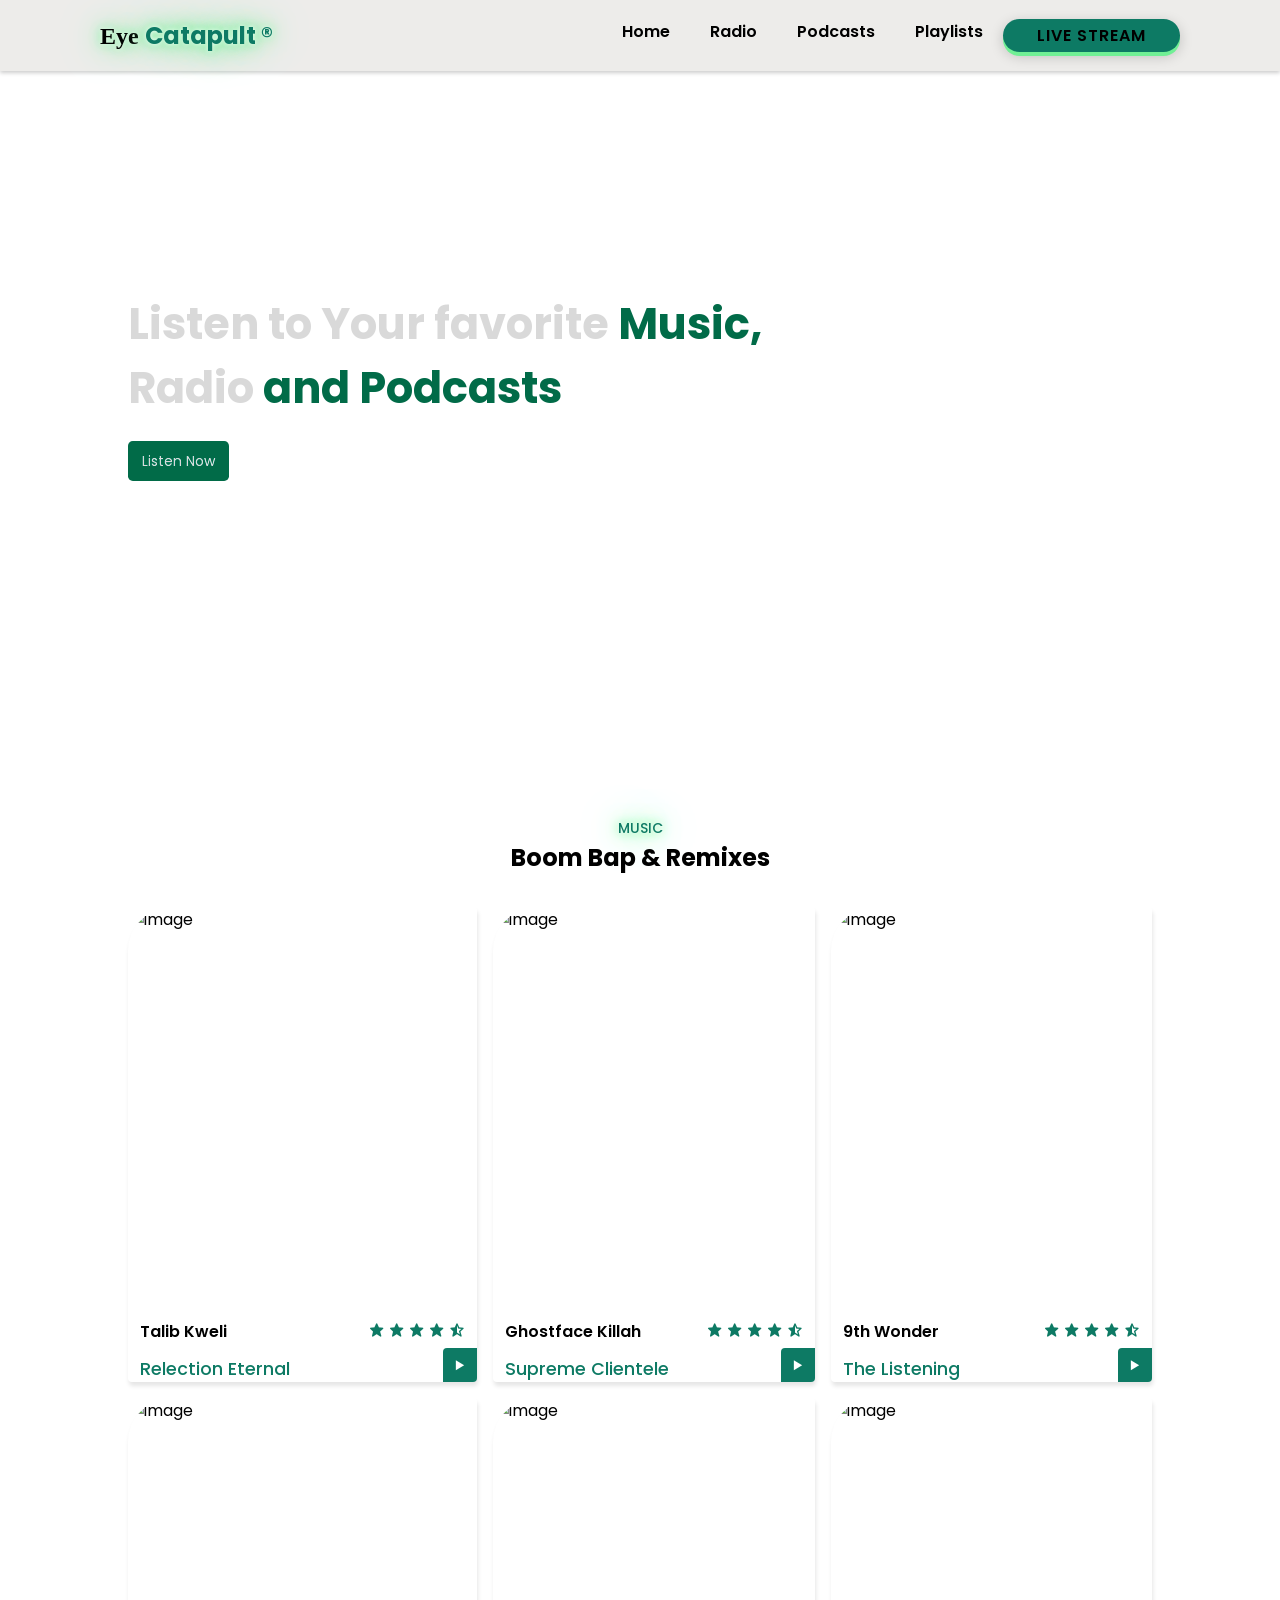
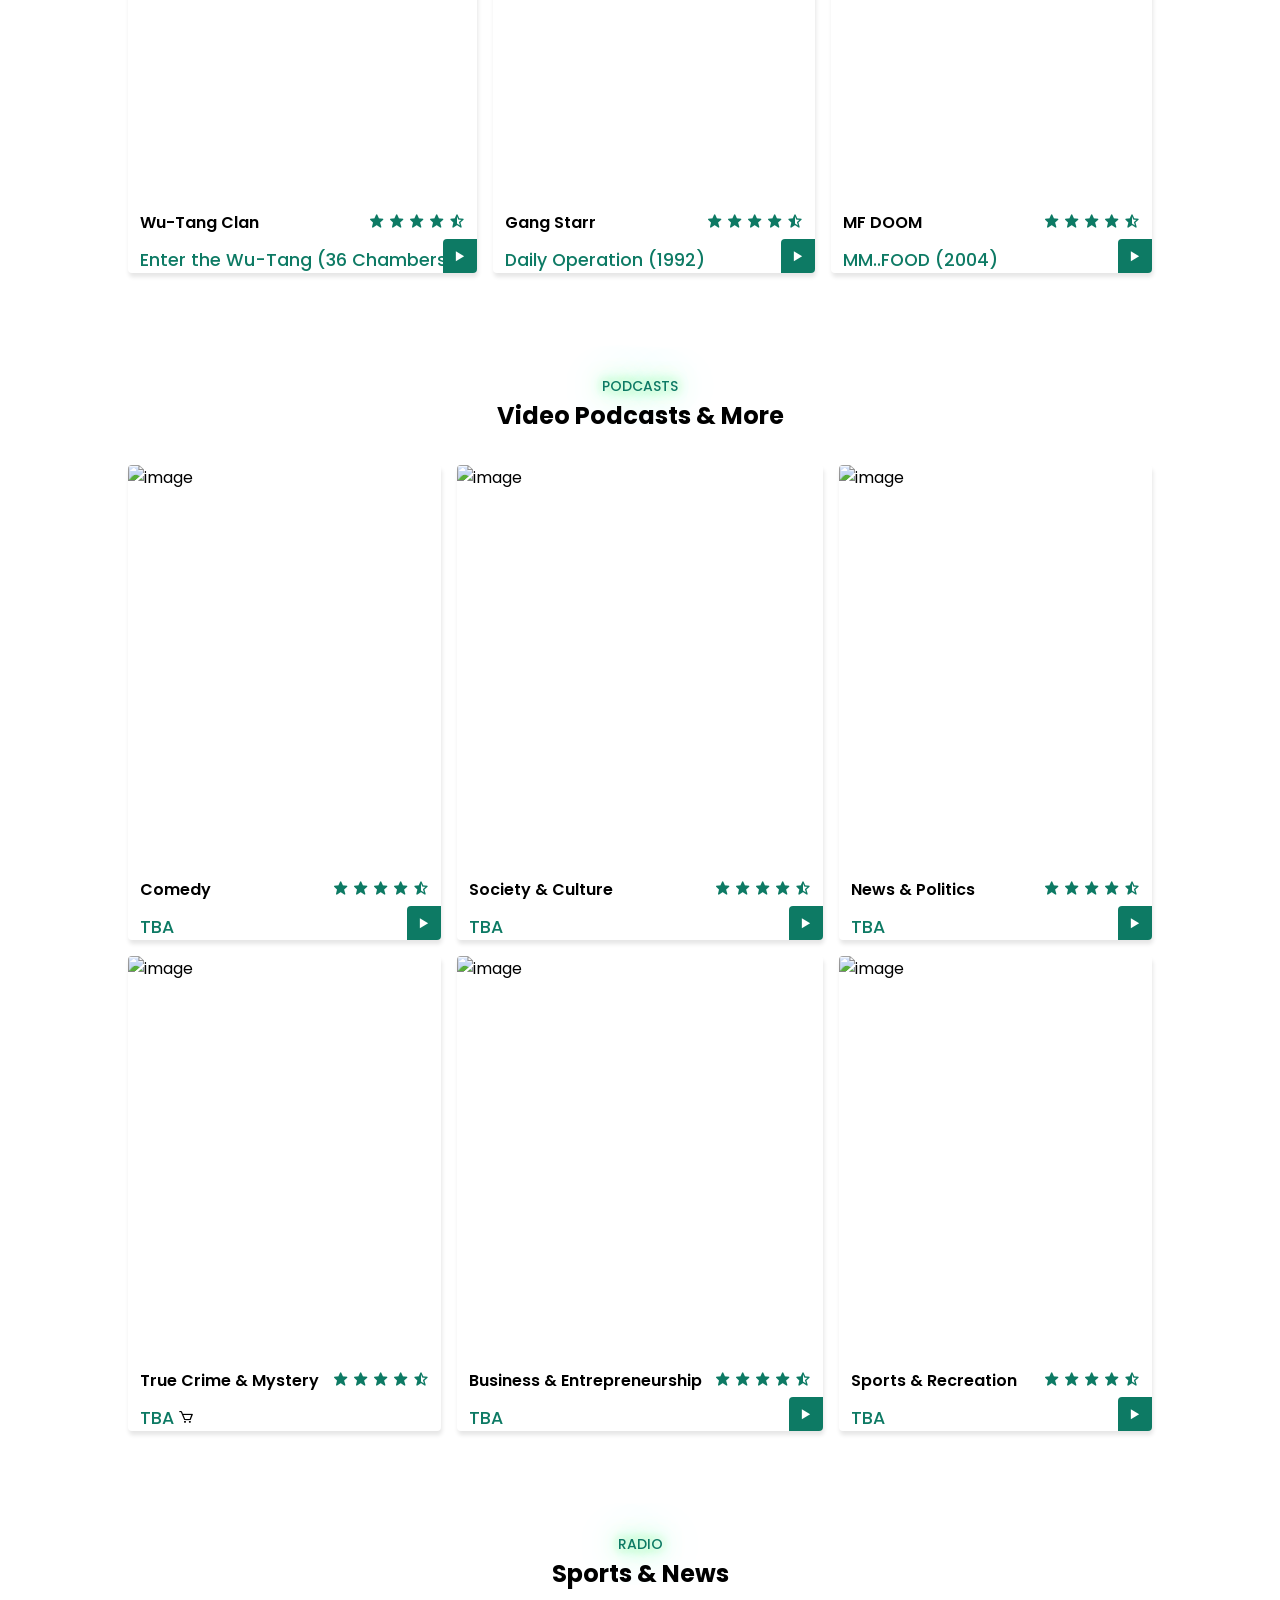
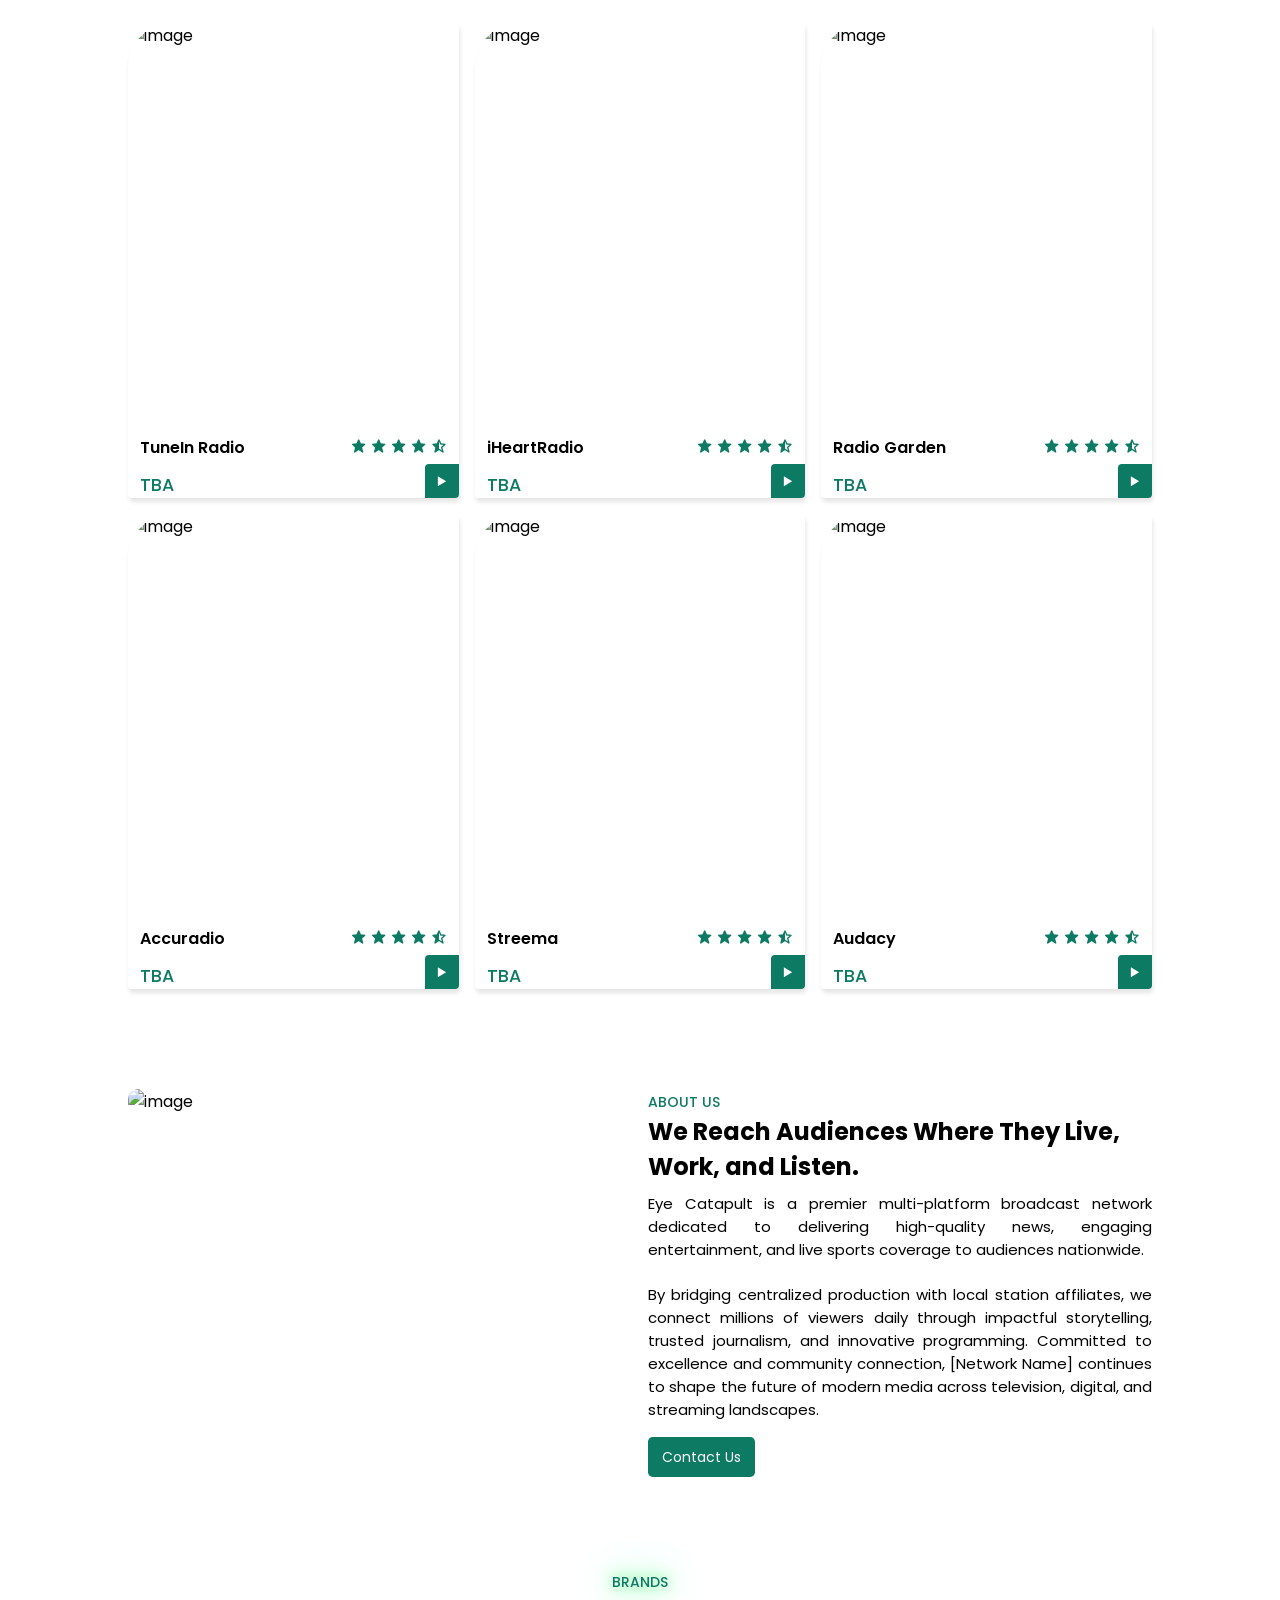
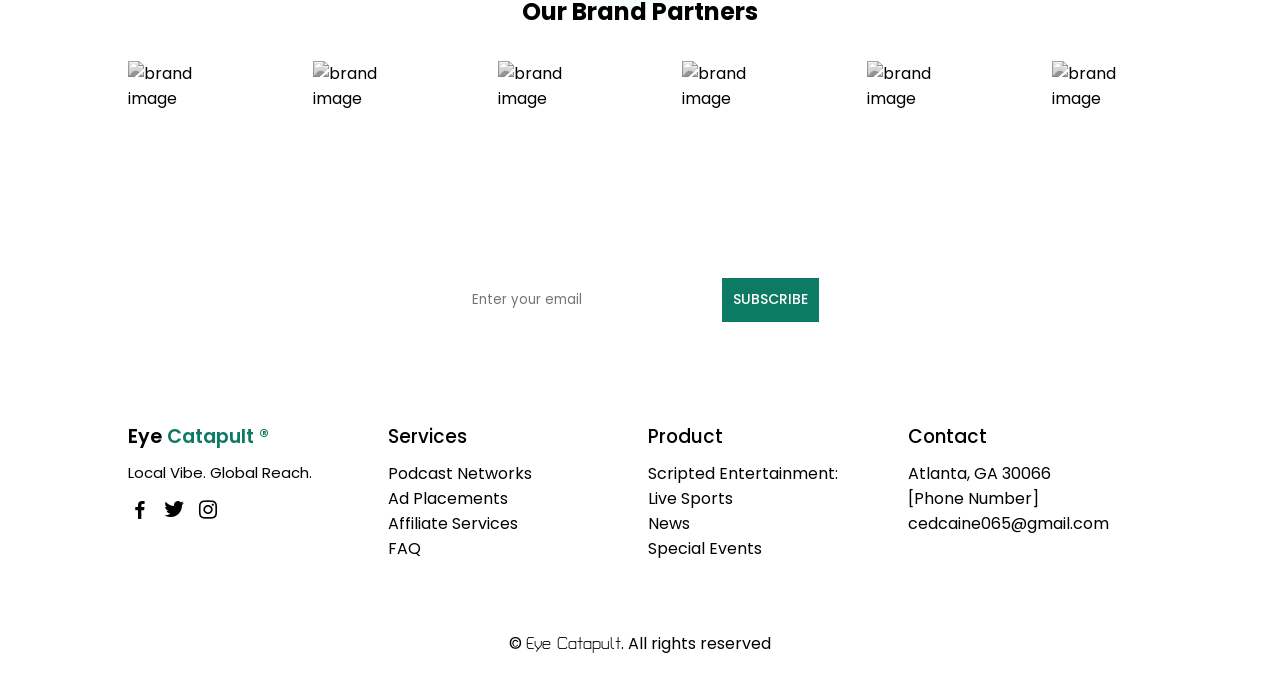
==== index.html @ 2b7abd93 "Add files via upload" ====
<!doctype html>
<html lang="en">
    <head>
        <meta charset="UTF-8" />
        <meta name="viewport" content="width=device-width, initial-scale=1.0" />
        <title>Eye Catapult &reg; | Radio Company</title>
        <link rel="stylesheet" href="eyecatapult-styles.css" />
        <link href="https://unpkg.com/boxicons@2.1.4/css/boxicons.min.css" rel="stylesheet" />
    </head>
    <body>
        <header>
            <a href="#" class="logo"
                >Eye
                <span>Catapult &reg;</span>
            </a>
            <i class="bx bx-menu" id="menu-icon"></i>

            <ul class="navbar">
                <li><a href="index.html">Home</a></li>
                <li><a href="radio.html">Radio</a></li>
                <li><a href="podcasts.html">Podcasts</a></li>
                <li><a href="playlists.html">Playlists</a></li>

                <li class="live-stream-button">
                    <a href="#contact">Live Stream</a>
                </li>
            </ul>
        </header>

        <section class="home" id="home">
            <div class="home-text">
                <h1>
                    Listen to Your favorite<span> Music,</span> <br />
                    Radio <span>and Podcasts</span>
                </h1>
                <p></p>
                <a href="#shop" class="btn">Listen Now</a>
            </div>
        </section>

        <section class="shop" id="shop">
            <div class="heading">
                <a href="new_arrival.html"><span>Music</span></a>
                <h2>Boom Bap &amp; Remixes</h2>
            </div>

            <div class="shop-container">
                <div class="box">
                    <div class="box-img">
                        <img src="img/reflection-eternal-2.jpg" alt="image" />
                    </div>

                    <div class="title-price">
                        <h3>Talib Kweli</h3>
                        <div class="stars">
                            <i class="bx bxs-star"></i>
                            <i class="bx bxs-star"></i>
                            <i class="bx bxs-star"></i>
                            <i class="bx bxs-star"></i>
                            <i class="bx bxs-star-half"></i>
                        </div>
                    </div>
                    <span>Relection Eternal</span>
                    
                    <a href="https://youtube.com/playlist?list=PLRxhHyAR5nyUyoVvzi-OciuaBivQbn88q&si=lNqK8s92rjjroK2F"> 
                        <i class="bx bx-play"></i>
                    </a>
                    
                </div>

                <div class="box">
                    <div class="box-img">
                        <img src="img/ghost%20face-killa.jpeg" alt="image" />
                    </div>

                    <div class="title-price">
                        <h3>Ghostface Killah</h3>
                        <div class="stars">
                            <i class="bx bxs-star"></i>
                            <i class="bx bxs-star"></i>
                            <i class="bx bxs-star"></i>
                            <i class="bx bxs-star"></i>
                            <i class="bx bxs-star-half"></i>
                        </div>
                    </div>
                    <span>Supreme Clientele</span>
                    
                    <a href="https://www.youtube.com/watch?v=QZfdJx8Z1yw&list=PLNPGM2D7aODfMy107OTJ7xm8QrrdtYftR">
                        <i class="bx bx-play"></i>
                    </a>
                    
                </div>

                <div class="box">
                    <div class="box-img">
                        <img src="img/Little_Brother_-_The_Listening.jpg" alt="image" />
                    </div>

                    <div class="title-price">
                        <h3>9th Wonder</h3>
                        <div class="stars">
                            <i class="bx bxs-star"></i>
                            <i class="bx bxs-star"></i>
                            <i class="bx bxs-star"></i>
                            <i class="bx bxs-star"></i>
                            <i class="bx bxs-star-half"></i>
                        </div>
                    </div>
                    <span>The Listening</span>
                    <i class="bx bx-play"></i>
                </div>

                <div class="box">
                    <div class="box-img">
                        <img src="img/Wu-TangClanEntertheWu-Tangalbumcover.jpg" alt="image" />
                    </div>

                    <div class="title-price">
                        <h3>Wu-Tang Clan</h3>
                        <div class="stars">
                            <i class="bx bxs-star"></i>
                            <i class="bx bxs-star"></i>
                            <i class="bx bxs-star"></i>
                            <i class="bx bxs-star"></i>
                            <i class="bx bxs-star-half"></i>
                        </div>
                    </div>
                    <span>Enter the Wu-Tang (36 Chambers)</span>
                    <i class="bx bx-play"></i>
                </div>

                <div class="box">
                    <div class="box-img">
                        <img src="img/06661e5984334eec80f78583b9be440a-927x924x11.jpg" alt="image" />
                    </div>

                    <div class="title-price">
                        <h3>Gang Starr</h3>
                        <div class="stars">
                            <i class="bx bxs-star"></i>
                            <i class="bx bxs-star"></i>
                            <i class="bx bxs-star"></i>
                            <i class="bx bxs-star"></i>
                            <i class="bx bxs-star-half"></i>
                        </div>
                    </div>
                    <span>Daily Operation (1992)</span>
                    <i class="bx bx-play"></i>
                </div>

                <div class="box">
                    <div class="box-img">
                        <img src="img/mm-food.jpeg" alt="image" />
                    </div>

                    <div class="title-price">
                        <h3>MF DOOM</h3>
                        <div class="stars">
                            <i class="bx bxs-star"></i>
                            <i class="bx bxs-star"></i>
                            <i class="bx bxs-star"></i>
                            <i class="bx bxs-star"></i>
                            <i class="bx bxs-star-half"></i>
                        </div>
                    </div>
                    <span>MM..FOOD (2004)</span>
                    <i class="bx bx-play"></i>
                </div>
            </div>
        </section>

        <section class="new" id="new">
            <div class="heading">
                <span>Podcasts</span>
                <h2>Video Podcasts &amp; More</h2>
            </div>

            <div class="new-container">
                <div class="box">
                    <div class="box-img">
                        <img
                            src="img/female-entrepreneur-japanese-ethnicity-recording-podcast-from-her-home-studio.jpg"
                            alt="image" />
                    </div>

                    <div class="title-price">
                        <h3>Comedy</h3>
                        <div class="stars">
                            <i class="bx bxs-star"></i>
                            <i class="bx bxs-star"></i>
                            <i class="bx bxs-star"></i>
                            <i class="bx bxs-star"></i>
                            <i class="bx bxs-star-half"></i>
                        </div>
                    </div>
                    <span>TBA</span>
                    <i class="bx bx-play"></i>
                </div>

                <div class="box">
                    <div class="box-img">
                        <img
                            src="img/pngtree-breaking-news-template-for-tv-or-podcast-exploring-the-intersection-of-picture-image_4787417.jpg"
                            alt="image" />
                    </div>

                    <div class="title-price">
                        <h3>Society & Culture</h3>
                        <div class="stars">
                            <i class="bx bxs-star"></i>
                            <i class="bx bxs-star"></i>
                            <i class="bx bxs-star"></i>
                            <i class="bx bxs-star"></i>
                            <i class="bx bxs-star-half"></i>
                        </div>
                    </div>
                    <span>TBA</span>
                    <i class="bx bx-play"></i>
                </div>

                <div class="box">
                    <div class="box-img">
                        <img src="img/news-concept-political-news-on-digital-background-DHB7Y3.jpg" alt="image" />
                    </div>

                    <div class="title-price">
                        <h3>News & Politics</h3>
                        <div class="stars">
                            <i class="bx bxs-star"></i>
                            <i class="bx bxs-star"></i>
                            <i class="bx bxs-star"></i>
                            <i class="bx bxs-star"></i>
                            <i class="bx bxs-star-half"></i>
                        </div>
                    </div>
                    <span>TBA</span>
                    <i class="bx bx-play"></i>
                </div>

                <div class="box">
                    <div class="box-img">
                        <img src="img/true-crime-podcast-260nw-2528774153.jpg" alt="image" />
                    </div>

                    <div class="title-price">
                        <h3>True Crime & Mystery</h3>
                        <div class="stars">
                            <i class="bx bxs-star"></i>
                            <i class="bx bxs-star"></i>
                            <i class="bx bxs-star"></i>
                            <i class="bx bxs-star"></i>
                            <i class="bx bxs-star-half"></i>
                        </div>
                    </div>
                    <span>TBA</span>
                    <i class="bx bx-cart"></i>
                </div>
                <div class="box">
                    <div class="box-img">
                        <img src="img/wf_blog-thumbnail_BestEntrepreneurPodcasts_blue.jpg" alt="image" />
                    </div>

                    <div class="title-price">
                        <h3>Business & Entrepreneurship</h3>
                        <div class="stars">
                            <i class="bx bxs-star"></i>
                            <i class="bx bxs-star"></i>
                            <i class="bx bxs-star"></i>
                            <i class="bx bxs-star"></i>
                            <i class="bx bxs-star-half"></i>
                        </div>
                    </div>
                    <span>TBA</span>
                    <i class="bx bx-play"></i>
                </div>
                <div class="box">
                    <div class="box-img">
                        <img src="img/360_F_602781775_JcNTBHoQf3Hy3QGYTh6cGyoECfU8vfo0.jpg" alt="image" />
                    </div>

                    <div class="title-price">
                        <h3>Sports & Recreation</h3>
                        <div class="stars">
                            <i class="bx bxs-star"></i>
                            <i class="bx bxs-star"></i>
                            <i class="bx bxs-star"></i>
                            <i class="bx bxs-star"></i>
                            <i class="bx bxs-star-half"></i>
                        </div>
                    </div>
                    <span>TBA</span>
                    <i class="bx bx-play"></i>
                </div>
            </div>
        </section>

        <section class="shop" id="shop">
            <div class="heading">
                <a href="deals.html"><span>Radio</span></a>
                <h2>Sports &amp; News</h2>
            </div>

            <div class="shop-container">
                <div class="box">
                    <div class="box-img">
                        <img src="img/TuneIn-Radio-Logo.png" alt="image" />
                    </div>

                    <div class="title-price">
                        <h3>TuneIn Radio</h3>
                        <div class="stars">
                            <i class="bx bxs-star"></i>
                            <i class="bx bxs-star"></i>
                            <i class="bx bxs-star"></i>
                            <i class="bx bxs-star"></i>
                            <i class="bx bxs-star-half"></i>
                        </div>
                    </div>
                    <span>TBA</span>
                    
                    <a href="https://tunein.com/" target="_self">
                        
                        <i class="bx bx-play" ></i>
                        
                    </a>   
                    
                </div>

                <div class="box">
                    <div class="box-img">
                        <img src="img/iheart-radio.png" alt="image" />
                    </div>

                    <div class="title-price">
                        <h3>iHeartRadio</h3>
                        <div class="stars">
                            <i class="bx bxs-star"></i>
                            <i class="bx bxs-star"></i>
                            <i class="bx bxs-star"></i>
                            <i class="bx bxs-star"></i>
                            <i class="bx bxs-star-half"></i>
                        </div>
                    </div>
                    <span>TBA</span>
                    
                    <a href="https://www.iheart.com/radio" target="_self">
                        
                        <i class="bx bx-play"></i>
                        
                    </a>
                    
                </div>

                <div class="box">
                    <div class="box-img">
                        <img src="img/garden-radio.jpeg" alt="image" />
                    </div>

                    <div class="title-price">
                        <h3>Radio Garden</h3>
                        <div class="stars">
                            <i class="bx bxs-star"></i>
                            <i class="bx bxs-star"></i>
                            <i class="bx bxs-star"></i>
                            <i class="bx bxs-star"></i>
                            <i class="bx bxs-star-half"></i>
                        </div>
                    </div>
                    <span>TBA</span>
                    
                    <a href="https://radio.garden" target="_self">
                        <i class="bx bx-play"></i>
                    </a>
                    
                </div>

                <div class="box">
                    <div class="box-img">
                        <img src="img/AccuRadio-scaled.jpg" alt="image" />
                    </div>

                    <div class="title-price">
                        <h3>Accuradio</h3>
                        <div class="stars">
                            <i class="bx bxs-star"></i>
                            <i class="bx bxs-star"></i>
                            <i class="bx bxs-star"></i>
                            <i class="bx bxs-star"></i>
                            <i class="bx bxs-star-half"></i>
                        </div>
                    </div>
                    <span>TBA</span>
                    
                    <a href="https://www.accuradio.com/" target="_self">
                    
                    <i class="bx bx-play"></i>
                    
                    </a>
                </div>

                <div class="box">
                    <div class="box-img">
                        <img src="img/how-to-add-your-radio-station-to-streema.png" alt="image" />
                    </div>

                    <div class="title-price">
                        <h3>Streema </h3>
                        <div class="stars">
                            <i class="bx bxs-star"></i>
                            <i class="bx bxs-star"></i>
                            <i class="bx bxs-star"></i>
                            <i class="bx bxs-star"></i>
                            <i class="bx bxs-star-half"></i>
                        </div>
                    </div>
                    <span>TBA</span>
                    
                    <a href="https://streema.com/" target="_self">
                    
                    <i class="bx bx-play"></i>
                        
                    </a>
                    
                </div>

                <div class="box">
                    <div class="box-img">
                        <img src="img/1727726724571.png" alt="image" />
                    </div>

                    <div class="title-price">
                        <h3>Audacy</h3>
                        <div class="stars">
                            <i class="bx bxs-star"></i>
                            <i class="bx bxs-star"></i>
                            <i class="bx bxs-star"></i>
                            <i class="bx bxs-star"></i>
                            <i class="bx bxs-star-half"></i>
                        </div>
                    </div>
                    
                    <a href="https://www.audacy.com/"> 
                    <span>TBA</span>
                        
                    </a>
                    
                    <i class="bx bx-play"></i>
                </div>
            </div>
        </section>

        <section class="about" id="about">
            <div class="about-img">
                <img src="img/austin-distel-VCFxt2yT1eQ-unsplash.jpg" alt="image" />
            </div>

            <div class="about-text">
                <span>About us</span>
                <h2>We Reach Audiences Where They Live, Work, and Listen.</h2>
                <p>
                    Eye Catapult is a premier multi-platform broadcast network dedicated to delivering high-quality news, engaging entertainment, and live sports coverage to audiences nationwide. 
                <p>
                    By bridging centralized production with local station affiliates, we connect millions of viewers daily through impactful storytelling, trusted journalism, and innovative programming. Committed to excellence and community connection, [Network Name] continues to shape the future of modern media across television, digital, and streaming landscapes.
                
                </p>
                <a href="#shop" class="btn">Contact Us</a>
            </div>
        </section>

        <section class="brands" id="brands">
            <div class="heading">
                <span>Brands</span>
                <h2>Our Brand Partners</h2>
            </div>

            <div class="brands-container">
                <img src="https://i.postimg.cc/JzPtZTpF/Google.png" alt="brand image" />
                <img src="https://i.postimg.cc/sxYgXKBw/amazon.png" alt="brand image" />
                <img src="https://i.postimg.cc/GhRpN0NN/netflix.png" alt="brand image" />
                <img src="https://i.postimg.cc/jSgdLD50/tesla.png" alt="brand image" />
                <img src="https://i.postimg.cc/hGX4xKzJ/starbucks.png" alt="brand image" />
                <img src="https://i.postimg.cc/G3FLv72j/zoom.png" alt="brand image" />
            </div>
        </section>

        <section class="newsletter" id="contact">
            <h2>Subscribe to Newsletter</h2>
            <div class="news-box">
                <input type="text" placeholder="Enter your email" />
                <a href="#" class="btn">Subscribe</a>
            </div>
        </section>

        <section class="footer" id="footer">
            <div class="footer-box">
                <h2>Eye <span>Catapult &reg;</span></h2>
                <p>Local Vibe. Global Reach.</p>
                <div class="social">
                    <a href="#"><i class="bx bxl-facebook"></i></a>
                    <a href="#"><i class="bx bxl-twitter"></i></a>
                    <a href="#"><i class="bx bxl-instagram"></i></a>
                </div>
            </div>

            <div class="footer-box">
                <h3>Services</h3>
                <li><a href="#">Podcast Networks</a></li>
                <li><a href="#">Ad Placements</a></li>
                <li><a href="#">Affiliate Services</a></li>
                <li><a href="#">FAQ</a></li>
            </div>

            <div class="footer-box">
                <h3>Product</h3>
                <li><a href="#">Scripted Entertainment:</a></li>
                <li><a href="#">Live Sports </a></li>
                <li><a href="#">News</a></li>
                <li><a href="#">Special Events </a></li>
            </div>

            <div class="footer-box contact-info">
                <h3>Contact</h3>
                <span>Atlanta, GA 30066</span>
                <span>[Phone Number]</span>
                <span>cedcaine065@gmail.com</span>
            </div>
        </section>

        <div class="copyright">
            <p>&#169; <span>Eye Catapult</span>. All rights reserved</p>
        </div>
        <script src="jquery/jquery-2.0.3.min.js"></script>
        <script src="bootstrap/bootstrap-2.3.1.min.js"></script>
        <script src="eyecatapult-js.js"></script>
    </body>
</html>
---- eyecatapult-styles.css ----
@import url('https://fonts.googleapis.com/css2?family=Poppins:ital,wght@0,100;0,200;0,300;0,400;0,500;0,600;0,700;0,800;0,900;1,100;1,200;1,300;1,400;1,500;1,600;1,700;1,800;1,900&display=swap');

@import url('https://fonts.googleapis.com/css2?family=Turret+Road:wght@200;300;400;500;700;800&display=swap');
/* Import an artistic font from Google Fonts */
    @import url('https://googleapis.com');

    /* Or use @font-face for a local custom file */
    @font-face {
      font-family: 'MyArtisticFont';
      src: url('artistic-font.woff2') format('woff2');
    }

* {
    margin: 0;
    padding: 0;
    box-sizing: border-box;
    scroll-behavior: smooth;
    scroll-padding-top: 2rem;
    list-style: none;
    text-decoration: none;
    font-family: "Poppins", sans-serif;
}

:root {
    --text-color: black;
    --main-color: #0D7A64;
}

section{ padding: 50px 10%; }
header {
    position: fixed;
    width: 100%;
    top: 0;
    right: 0;
    z-index: 1000;
    display: flex;
    align-items: center;
    justify-content: space-between;
    padding: 18px 100px;
    background: #EDECEA;
    box-shadow: 0 2px 4px 0 rgba(0,0,0,.2);

}

.logo 
        { 
          font-size: 1.5rem;
          font-weight: 700;
          font-family: 'Cinzel Decorative', serif;
          text-shadow: 
            0 0 5px #fff,
            0 0 10px #71f095,
            0 0 20px #71f095,
            0 0 40px #71f095;

          color: var(--text-color); }
    .logo span { color: var(--main-color); }

.navbar
        {
        position: relative;
        display: flex;
        

        }
.navbar a 
        { 
            font-size: 1rem; 
            padding: 10px 20px; 
            font-weight: 600; 
            color: var(--text-color); 
            transition: all .5s ease; 
        }

.navbar a:hover 
        { color: #0D7A64;
        }

#menu-icon 
        { font-size: 2rem;
          cursor: pointer; 
          display: none; }

/* 3D Button Styling */
        .live-stream-button{
            position: relative;
            display: inline-block;
            padding: 4px 14px;
            font-size: .8rem;
            font-weight: 600;
            color: #ffffff;
            background-color: #0D7A64; /* Indigo color */
            border: none;
            border-radius: 20px;
            cursor: pointer;
            outline: none;
            box-shadow: 0 4px 0 #71f095, 0 4px 14px rgba(0, 0, 0, 0.2);
            transition: all 0.15s ease;
            text-transform: uppercase;
            letter-spacing: 1px;
        }

        /* Hover State: Button lifts slightly */
        .live-stream-button:hover {
            background-color: #0D7A50;
            box-shadow: 0 5px 0 gray, 0 13px 20px rgba(0, 0, 0, 0.25);
            transform: translateY(-2px);
            columns: white;
        }
        .live-stream-button a:hover {
         color: white;
        }
        /* Active/Click State: Button presses down into the surface */
        .live-stream-button:active {
            transform: translateY(4px);
            box-shadow: 0 2px 0 #3730a3, 0 5px 10px rgba(0, 0, 0, 0.15);
        }

/*HOME*/

.home {
    width: 100%;
    min-height: 85vh;
    background-image: url(img/flat,750x,075,f-pad,750x1000,f8f8f8.jpg) ;
    background-repeat: no-repeat;
    background-size: cover;
    background-position: right;
    background-attachment: fixed;
    display: flex;
    align-items: center;
    /* Sepia tone, lowered contrast, and faded blacks for a nostalgic look */
 /* Cinematic Color Grading Filters: 
               - contrast: Deepens shadows and brightens highlights (Teal & Orange style vibe)
               - brightness: Keeps the cinematic moody dark tone
               - saturate: Slightly boosts colors for Hollywood pop
               - hue-rotate: Shifts greens/blues subtly toward a cinematic teal tint */
            filter: contrast(125%) brightness(85%) saturate(115%) hue-rotate(-5deg);
    
    
    
    
}


.home-text h1 
              { font-size: 2.7rem; 
                color: #FFFFFF;
              }
.home-text p { font-size: 1.238rem; margin: 0.4rem 0 1.8rem; color: white; }
.home-text span { color: var(--main-color); }

.btn {
    padding: 10px 14px;
    background: var(--main-color);
    color: #FFFFFF;
    border-radius: .3rem;
    font-size: 14px;
    transition: all .5s ease;
}

    .btn:hover { background: #8FC53D; }

.heading
        { text-align: center; 
        }
    .heading span 
                    { 
                      font-size: 14px; 
                      font-weight: 500; 
                      color: var(--main-color);
                      text-transform: uppercase; 
                      text-shadow: 
                        0 0 5px #fff,
                        0 0 10px #71f095,
                        0 0 20px #71f095,
                        0 0 40px #71f095;
                    }

.shop-container, .new-container { display: grid; grid-template-columns: repeat(auto-fit, minmax(300px, auto)); gap: 1rem; margin-top: 2rem; }
.box { position: relative; box-shadow: 1px 4px 4px rgb(0, 0, 0, .1); border-radius: 44px 4px 4px 4px; }
    .box span { font-size: 1.1rem; font-weight: 500; padding-left: 12px; color: var(--main-color); }
    .box .box-img { width: 100%; height: 400px; overflow: hidden; border-radius: 44px 4px 0 0; }
        .box .box-img img { width: 100%; height: 100%; object-fit: cover; object-position: center; transition: .5s; }
            .box .box-img img:hover { transform: scale(1.1); }

    .box .bx-play {
        position: absolute;
        bottom: 0;
        right: 0;
        padding: 7px;
        font-size: 20px;
        color: #FFFFFF;
        border-radius: 4px 0 4px 0;
        background: var(--main-color);
        cursor: pointer;
        transition: all .5s ease;
    }

        .box .bx-cart:hover { background: #8FC53D; }

.title-price { display: flex; justify-content: space-between; padding: 12px; }
    .title-price h3 { font-size: 1rem; font-weight: 600; }

.stars .bx { color: var(--main-color); }

.new-container .box { border-radius: 4px; }
    .new-container .box .box-img { border-radius: 4px; }

/*ABOUT*/

.about { display: grid; grid-template-columns: repeat(2, 1fr); gap: 1rem; }
.about-img img { width: 80%; border-radius: 10px; object-fit: contain; }
.about-text span { font-size: 14px; font-weight: 500; text-transform: uppercase; color: var(--main-color); }
.about-text p { font-size: .938rem; margin: 0.5rem 0 1.4rem; text-align: justify; }

/*BRANDS*/

.brands-container { 
    display: grid;
    grid-template-columns: repeat(auto-fit, minmax(100px, auto));
    align-items: center;
    justify-content: space-between;
    gap: 1rem;
    margin-top: 2rem;
}

.brands-container img { width: 100px; filter: grayscale(1); transition: all .5s ease; }
    .brands-container img:hover { width: 125px; filter: grayscale(0); }

/*NEWS*/

.newsletter { 
    display: flex;
    flex-direction: column;
    align-items: center;
    background-image: url('img/5252_114976.jpg');
    background-repeat: no-repeat;
    background-size: cover;
    background-position: center;
}

    .newsletter h2 { color: #FFFFFF; }

.news-box { display: flex; align-items: center; margin-top: 2rem; }
    .news-box input { 
        width: 260px;
        height: 44px;
        border: none;
        outline: none;
        background: #FFFFFF;
        padding: 10px; 
    }

    .news-box .btn {
        height: 44px;
        padding: 11px;
        border-radius: 0;
        font-weight: 500;
        text-transform: uppercase;
    }

/*FOOTER*/

.footer { display: grid; grid-template-columns: repeat(auto-fit, minmax(240px, auto)); gap: 1rem; }
.footer-box h2 { font-size: 1.2rem; font-weight: 600; margin-bottom: 10px; }
.footer-box h3 { font-weight: 500; margin-bottom: 10px; }
.footer-box span { color: var(--main-color); }
.footer-box p { font-size: .938rem; margin-bottom: 10px; }
.footer-box li a { color: var(--text-color); }
    .footer-box li a:hover { color: var(--main-color); }
.social { display: flex; align-items: center; }
    .social a { font-size: 24px; margin-right: 10px; color: var(--text-color); }
        .social a:hover { color: var(--main-color); }
.contact-info { display: flex; flex-direction: column; }
    .contact-info span { color: var(--text-color); }
.copyright { padding: 20px; text-align: center; }
    .copyright span { font-family: 'Turret Road';}

/*MEDIA QUERIES*/

@media (max-width: 991px) {
    header { padding: 18px 4%;}
    section { padding: 50px 4%; }
}

@media (max-width: 881px) {
    .home-text h1 { font-size: 2rem; }
    .shop-container, .new-container { grid-template-columns: repeat(auto-fit, minmax(218px, auto)); }
}

@media (max-width: 816px) {
    header { padding: 11px 4%; }
    #menu-icon { display: initial; }

    .header, .navbar {
        position: absolute;
        top: -500px;
        left: 0;
        right: 0;
        display: flex;
        flex-direction: column;
        background: #FFFFFF;
        box-shadow: 0 4px 4px rgb(0, 0, 0 / 100%);
        transition: .2s ease;
        text-align: center;
    }

    .navbar a { padding: 1.5rem; display: block; }
        .navbar a:hover { color: #FFFFFF; background: var(--main-color); }
    .navbar.active { top: 100%; }

    .about { grid-template-columns: 1fr; text-align: center; }
    .about-img { padding-top: 1rem; }
}

@media (max-width: 491px) {
    .home-text h1 { font-size: 1.7rem; }
    .brands-container img:hover { width: 100px; }
    .shop-container, .new-container { grid-template-columns: repeat(auto-fit, minmax(200px, auto)); }
    .box { height: 400px; }
        .box .box-img { height: 300px; }
    .about-text h2 { font-size: 1.2rem; }
    .title-price { flex-direction: column; justify-content: center; align-items: center; }
    .news-box input {width: 180px; }
    .footer-box { place-items: center; }
}
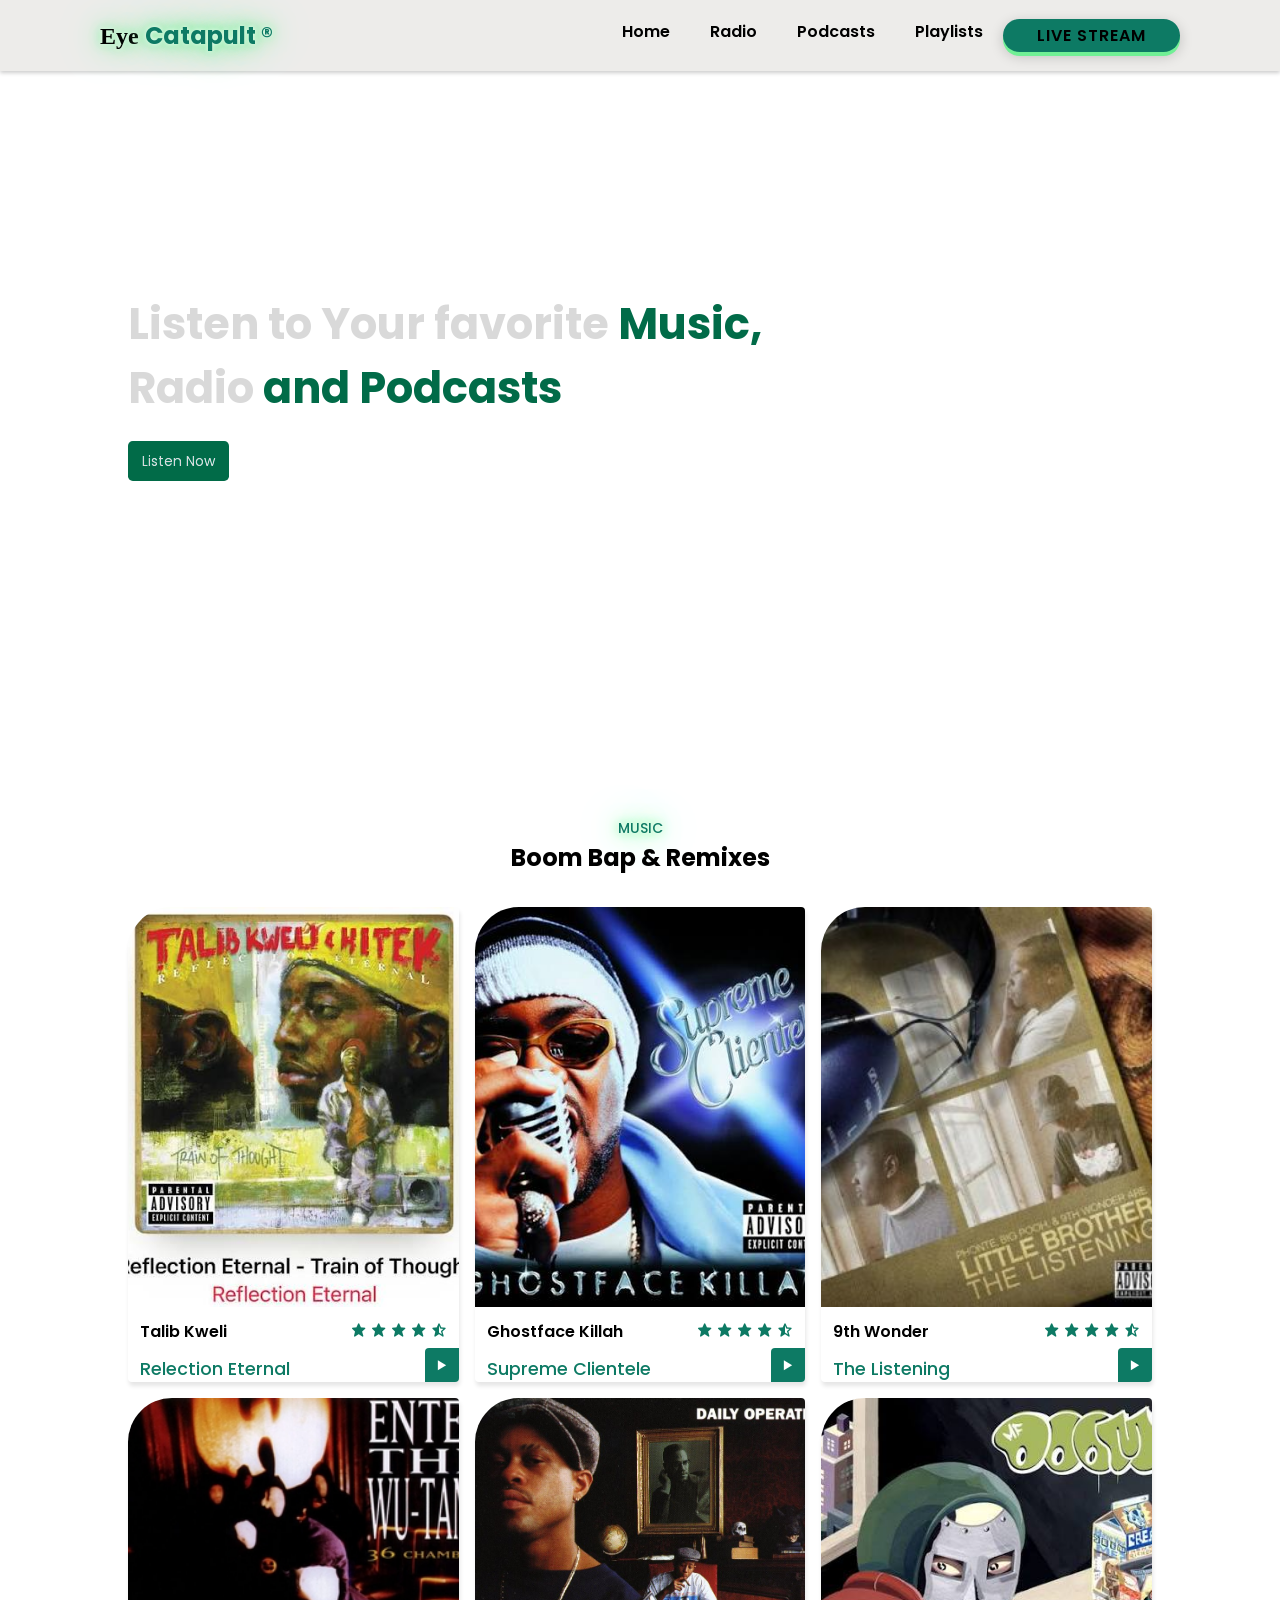
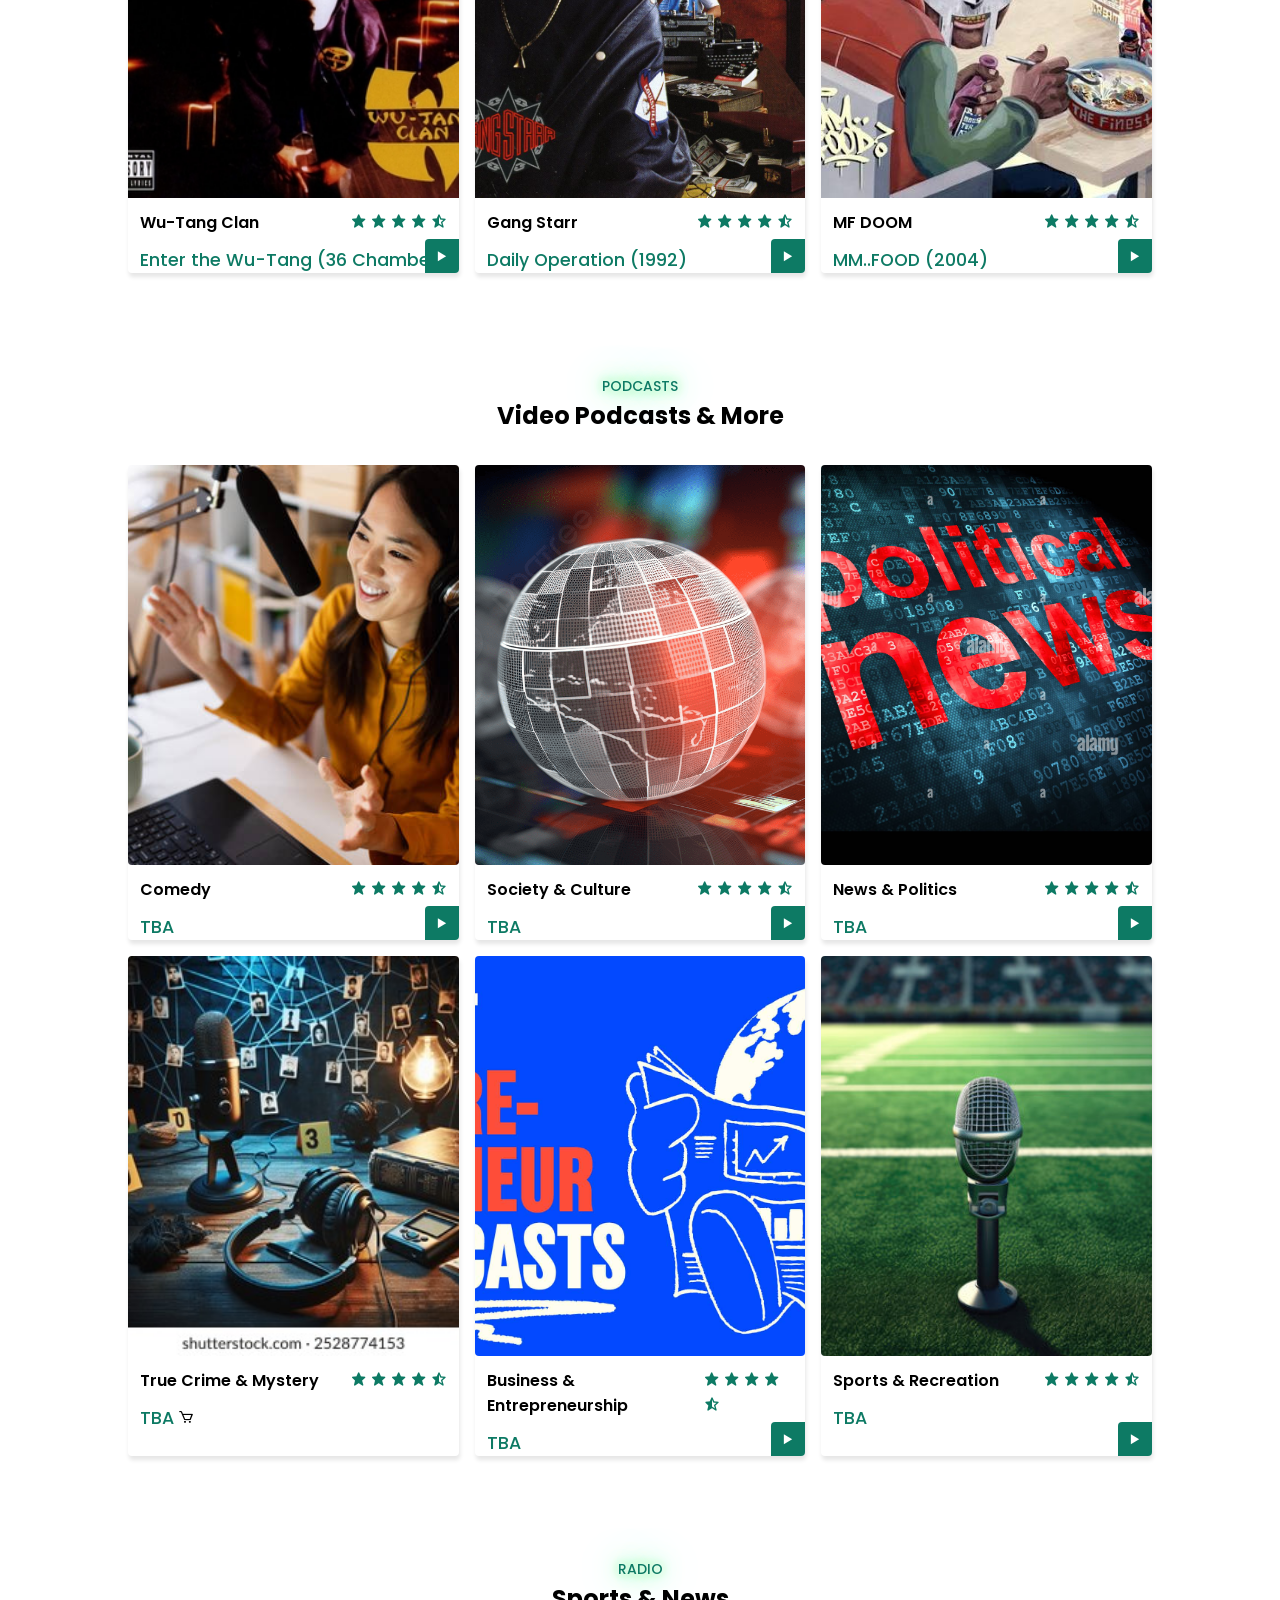
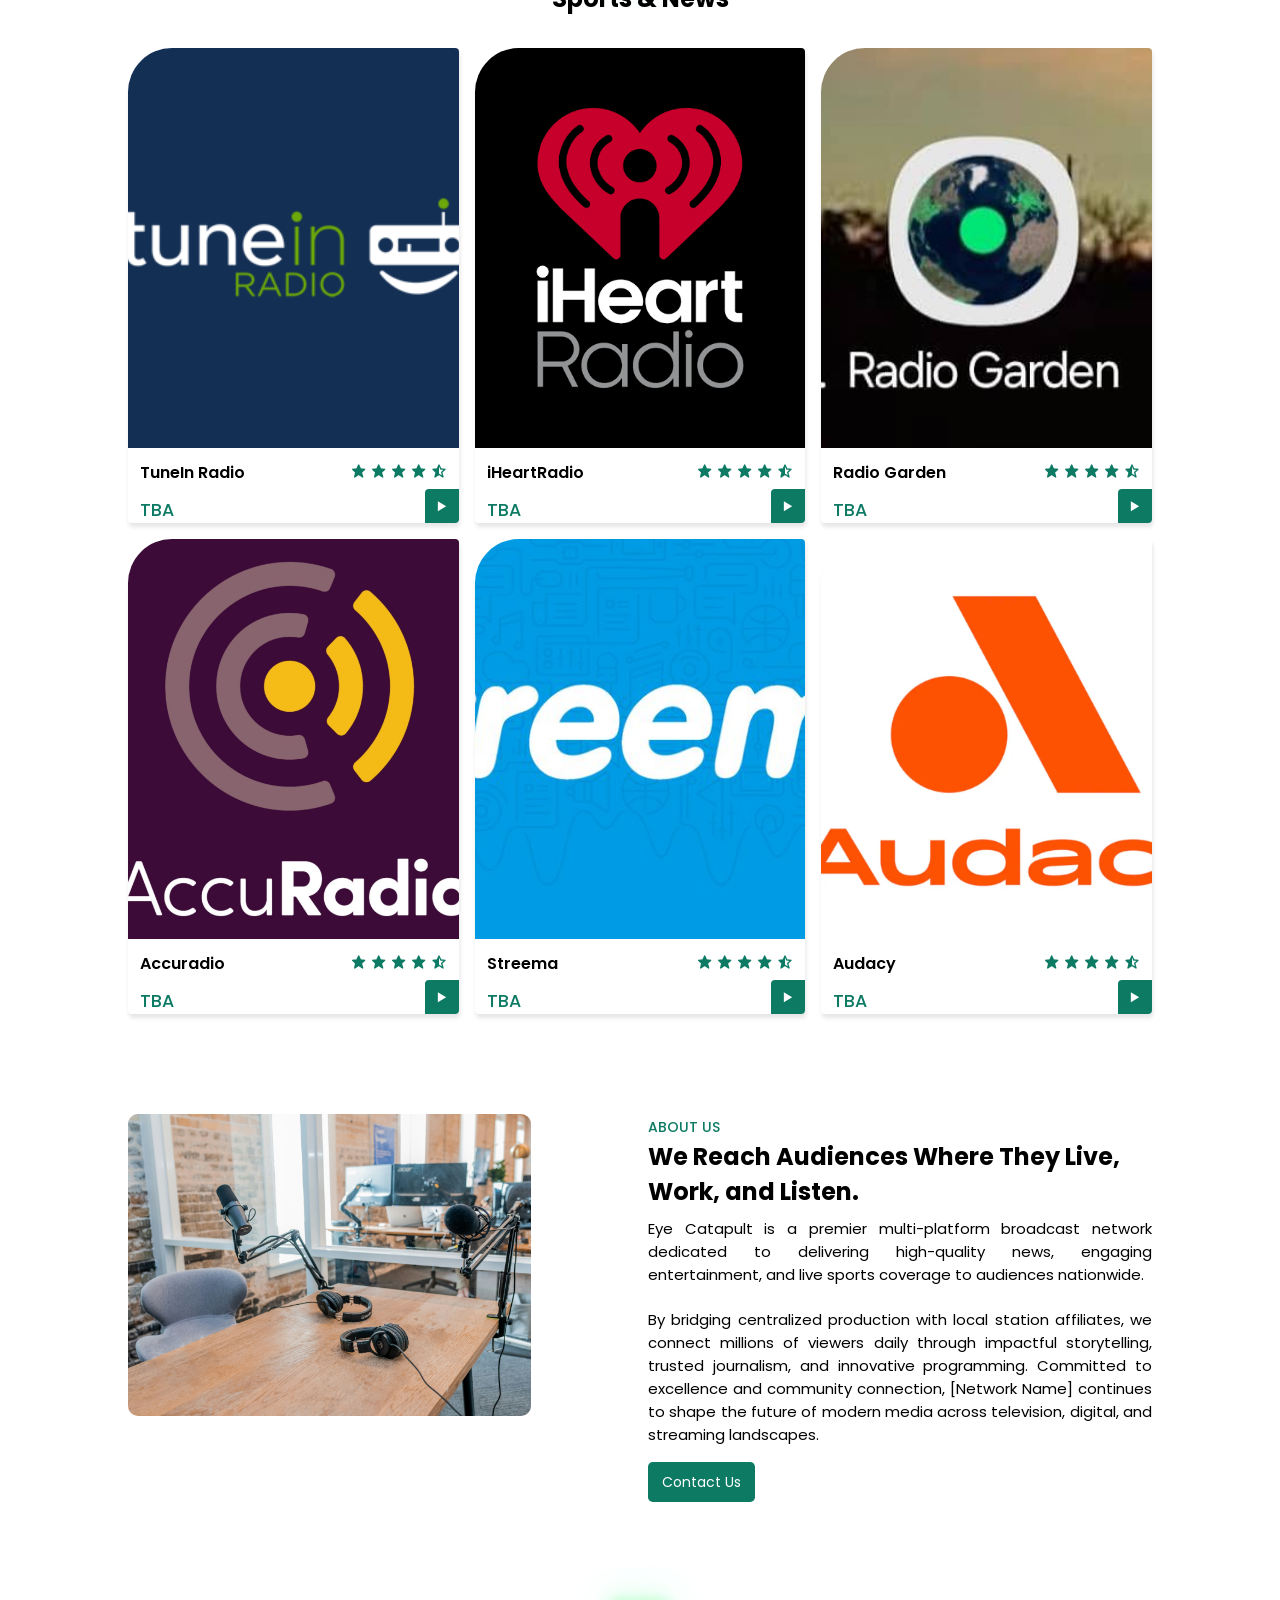
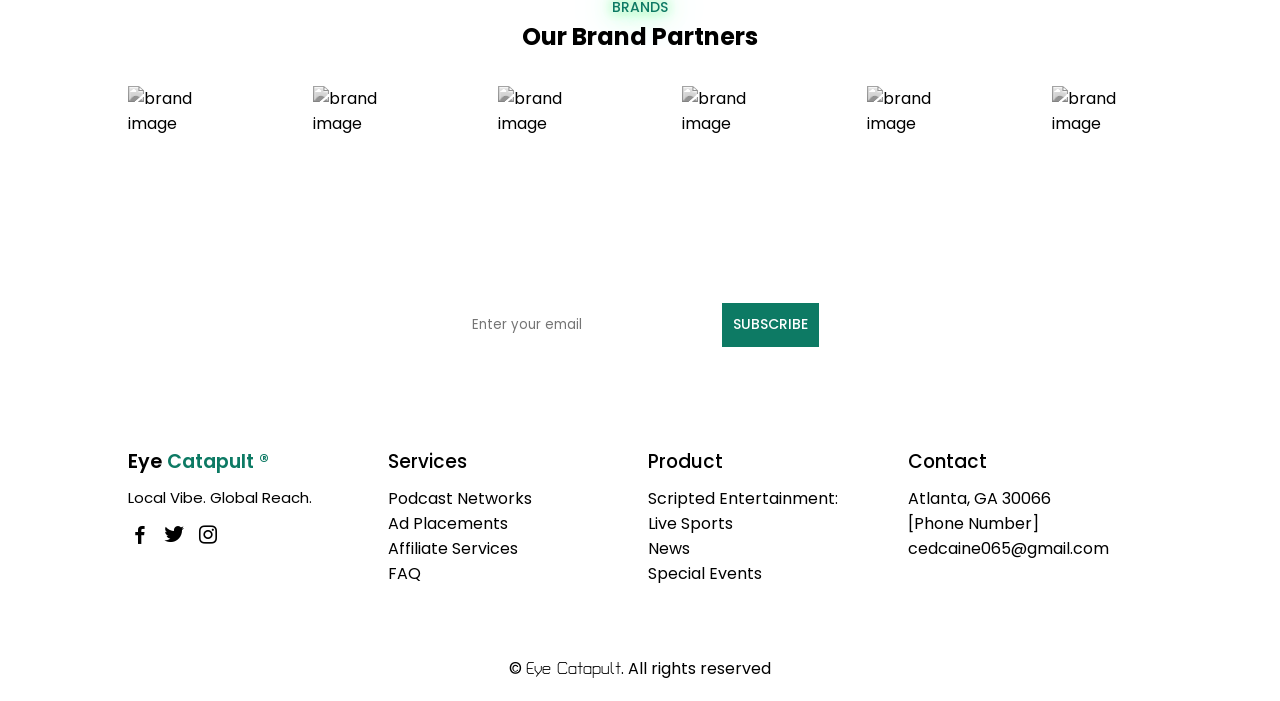
==== commit e0153c9d: "Add files via upload" ====
--- a/index.html
+++ b/index.html
@@ -47,7 +47,7 @@
             <div class="shop-container">
                 <div class="box">
                     <div class="box-img">
-                        <img src="img/reflection-eternal-2.jpg" alt="image" />
+                        <img src="reflection-eternal-2.jpg" alt="image" />
                     </div>
 
                     <div class="title-price">
@@ -70,7 +70,7 @@
 
                 <div class="box">
                     <div class="box-img">
-                        <img src="img/ghost%20face-killa.jpeg" alt="image" />
+                        <img src="ghost%20face-killa.jpeg" alt="image" />
                     </div>
 
                     <div class="title-price">
@@ -93,7 +93,7 @@
 
                 <div class="box">
                     <div class="box-img">
-                        <img src="img/Little_Brother_-_The_Listening.jpg" alt="image" />
+                        <img src="Little_Brother_-_The_Listening.jpg" alt="image" />
                     </div>
 
                     <div class="title-price">
@@ -112,7 +112,7 @@
 
                 <div class="box">
                     <div class="box-img">
-                        <img src="img/Wu-TangClanEntertheWu-Tangalbumcover.jpg" alt="image" />
+                        <img src="Wu-TangClanEntertheWu-Tangalbumcover.jpg" alt="image" />
                     </div>
 
                     <div class="title-price">
@@ -131,7 +131,7 @@
 
                 <div class="box">
                     <div class="box-img">
-                        <img src="img/06661e5984334eec80f78583b9be440a-927x924x11.jpg" alt="image" />
+                        <img src="06661e5984334eec80f78583b9be440a-927x924x11.jpg" alt="image" />
                     </div>
 
                     <div class="title-price">
@@ -150,7 +150,7 @@
 
                 <div class="box">
                     <div class="box-img">
-                        <img src="img/mm-food.jpeg" alt="image" />
+                        <img src="mm-food.jpeg" alt="image" />
                     </div>
 
                     <div class="title-price">
@@ -179,7 +179,7 @@
                 <div class="box">
                     <div class="box-img">
                         <img
-                            src="img/female-entrepreneur-japanese-ethnicity-recording-podcast-from-her-home-studio.jpg"
+                            src="female-entrepreneur-japanese-ethnicity-recording-podcast-from-her-home-studio.jpg"
                             alt="image" />
                     </div>
 
@@ -200,7 +200,7 @@
                 <div class="box">
                     <div class="box-img">
                         <img
-                            src="img/pngtree-breaking-news-template-for-tv-or-podcast-exploring-the-intersection-of-picture-image_4787417.jpg"
+                            src="pngtree-breaking-news-template-for-tv-or-podcast-exploring-the-intersection-of-picture-image_4787417.jpg"
                             alt="image" />
                     </div>
 
@@ -220,7 +220,7 @@
 
                 <div class="box">
                     <div class="box-img">
-                        <img src="img/news-concept-political-news-on-digital-background-DHB7Y3.jpg" alt="image" />
+                        <img src="news-concept-political-news-on-digital-background-DHB7Y3.jpg" alt="image" />
                     </div>
 
                     <div class="title-price">
@@ -239,7 +239,7 @@
 
                 <div class="box">
                     <div class="box-img">
-                        <img src="img/true-crime-podcast-260nw-2528774153.jpg" alt="image" />
+                        <img src="true-crime-podcast-260nw-2528774153.jpg" alt="image" />
                     </div>
 
                     <div class="title-price">
@@ -257,7 +257,7 @@
                 </div>
                 <div class="box">
                     <div class="box-img">
-                        <img src="img/wf_blog-thumbnail_BestEntrepreneurPodcasts_blue.jpg" alt="image" />
+                        <img src="wf_blog-thumbnail_BestEntrepreneurPodcasts_blue.jpg" alt="image" />
                     </div>
 
                     <div class="title-price">
@@ -275,7 +275,7 @@
                 </div>
                 <div class="box">
                     <div class="box-img">
-                        <img src="img/360_F_602781775_JcNTBHoQf3Hy3QGYTh6cGyoECfU8vfo0.jpg" alt="image" />
+                        <img src="360_F_602781775_JcNTBHoQf3Hy3QGYTh6cGyoECfU8vfo0.jpg" alt="image" />
                     </div>
 
                     <div class="title-price">
@@ -303,7 +303,7 @@
             <div class="shop-container">
                 <div class="box">
                     <div class="box-img">
-                        <img src="img/TuneIn-Radio-Logo.png" alt="image" />
+                        <img src="TuneIn-Radio-Logo.png" alt="image" />
                     </div>
 
                     <div class="title-price">
@@ -328,7 +328,7 @@
 
                 <div class="box">
                     <div class="box-img">
-                        <img src="img/iheart-radio.png" alt="image" />
+                        <img src="iheart-radio.png" alt="image" />
                     </div>
 
                     <div class="title-price">
@@ -353,7 +353,7 @@
 
                 <div class="box">
                     <div class="box-img">
-                        <img src="img/garden-radio.jpeg" alt="image" />
+                        <img src="garden-radio.jpeg" alt="image" />
                     </div>
 
                     <div class="title-price">
@@ -376,7 +376,7 @@
 
                 <div class="box">
                     <div class="box-img">
-                        <img src="img/AccuRadio-scaled.jpg" alt="image" />
+                        <img src="AccuRadio-scaled.jpg" alt="image" />
                     </div>
 
                     <div class="title-price">
@@ -400,7 +400,7 @@
 
                 <div class="box">
                     <div class="box-img">
-                        <img src="img/how-to-add-your-radio-station-to-streema.png" alt="image" />
+                        <img src="how-to-add-your-radio-station-to-streema.png" alt="image" />
                     </div>
 
                     <div class="title-price">
@@ -425,7 +425,7 @@
 
                 <div class="box">
                     <div class="box-img">
-                        <img src="img/1727726724571.png" alt="image" />
+                        <img src="1727726724571.png" alt="image" />
                     </div>
 
                     <div class="title-price">
@@ -451,7 +451,7 @@
 
         <section class="about" id="about">
             <div class="about-img">
-                <img src="img/austin-distel-VCFxt2yT1eQ-unsplash.jpg" alt="image" />
+                <img src="austin-distel-VCFxt2yT1eQ-unsplash.jpg" alt="image" />
             </div>
 
             <div class="about-text">
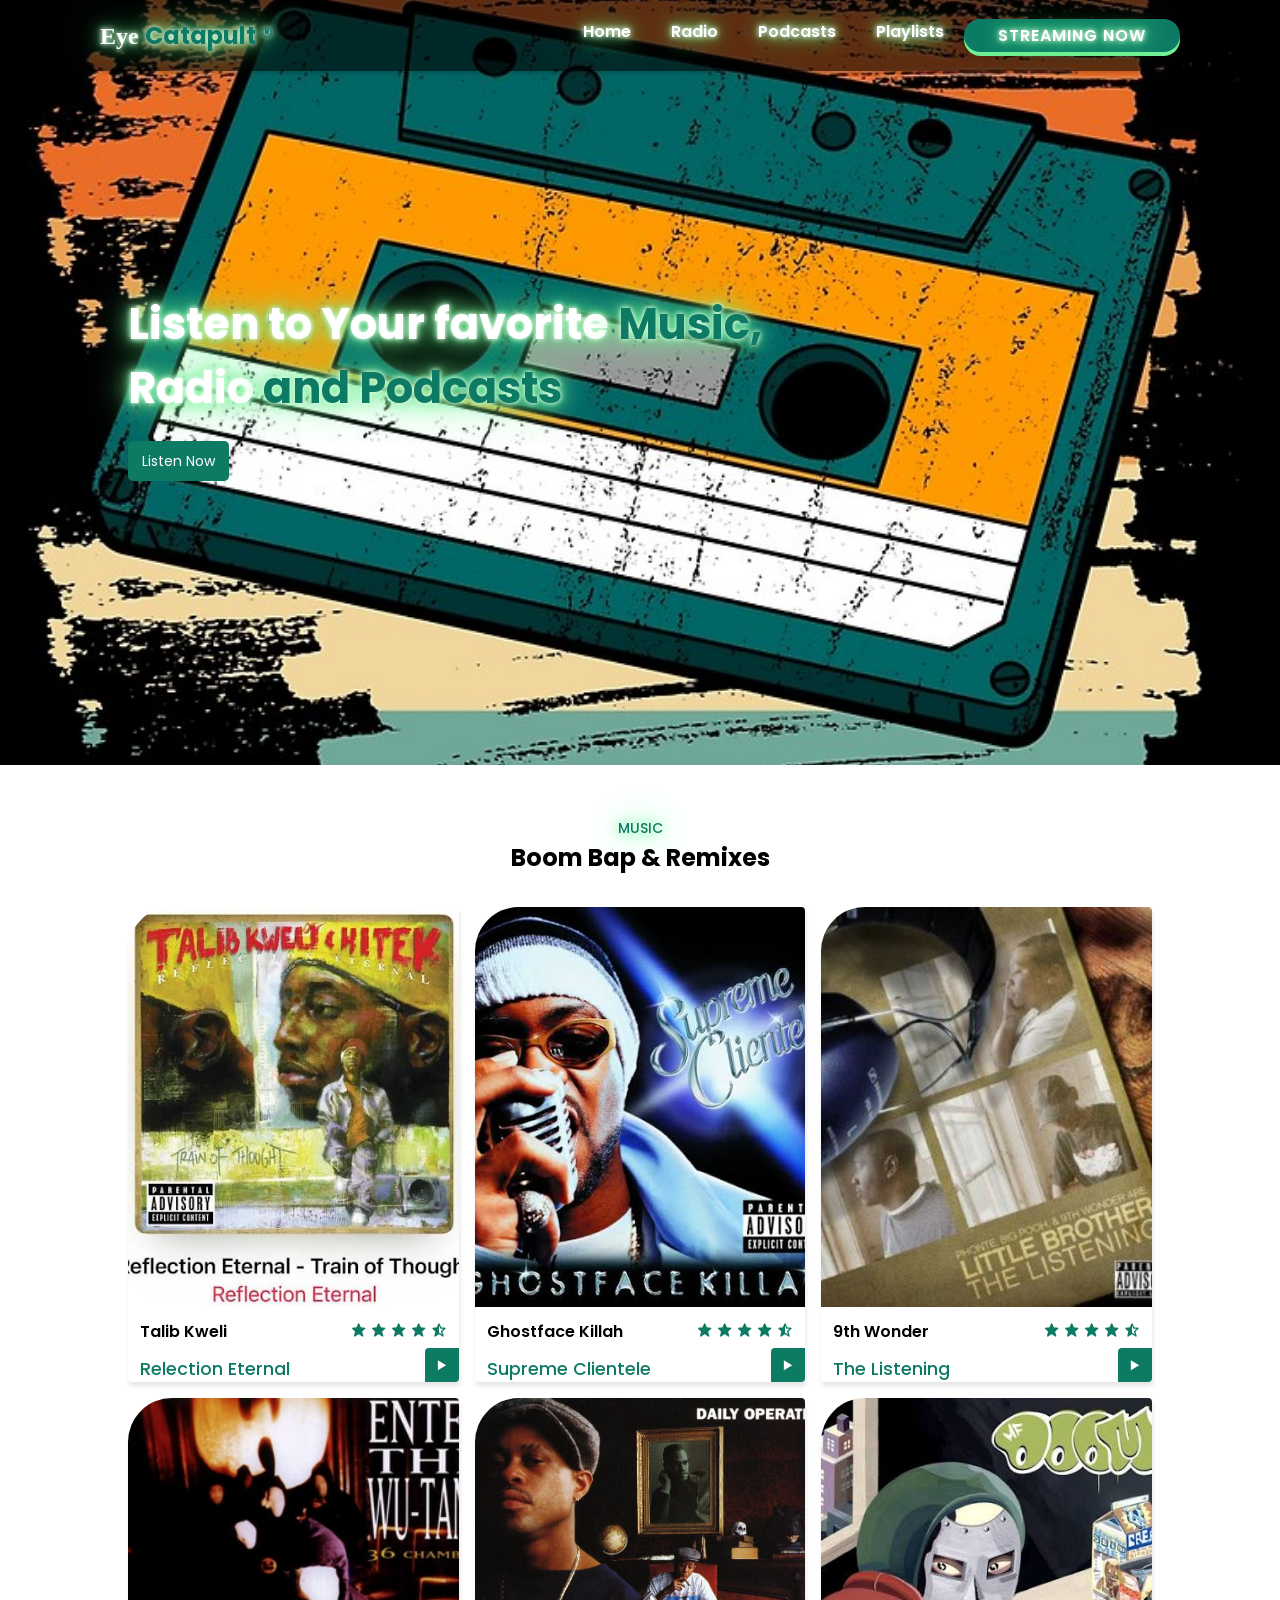
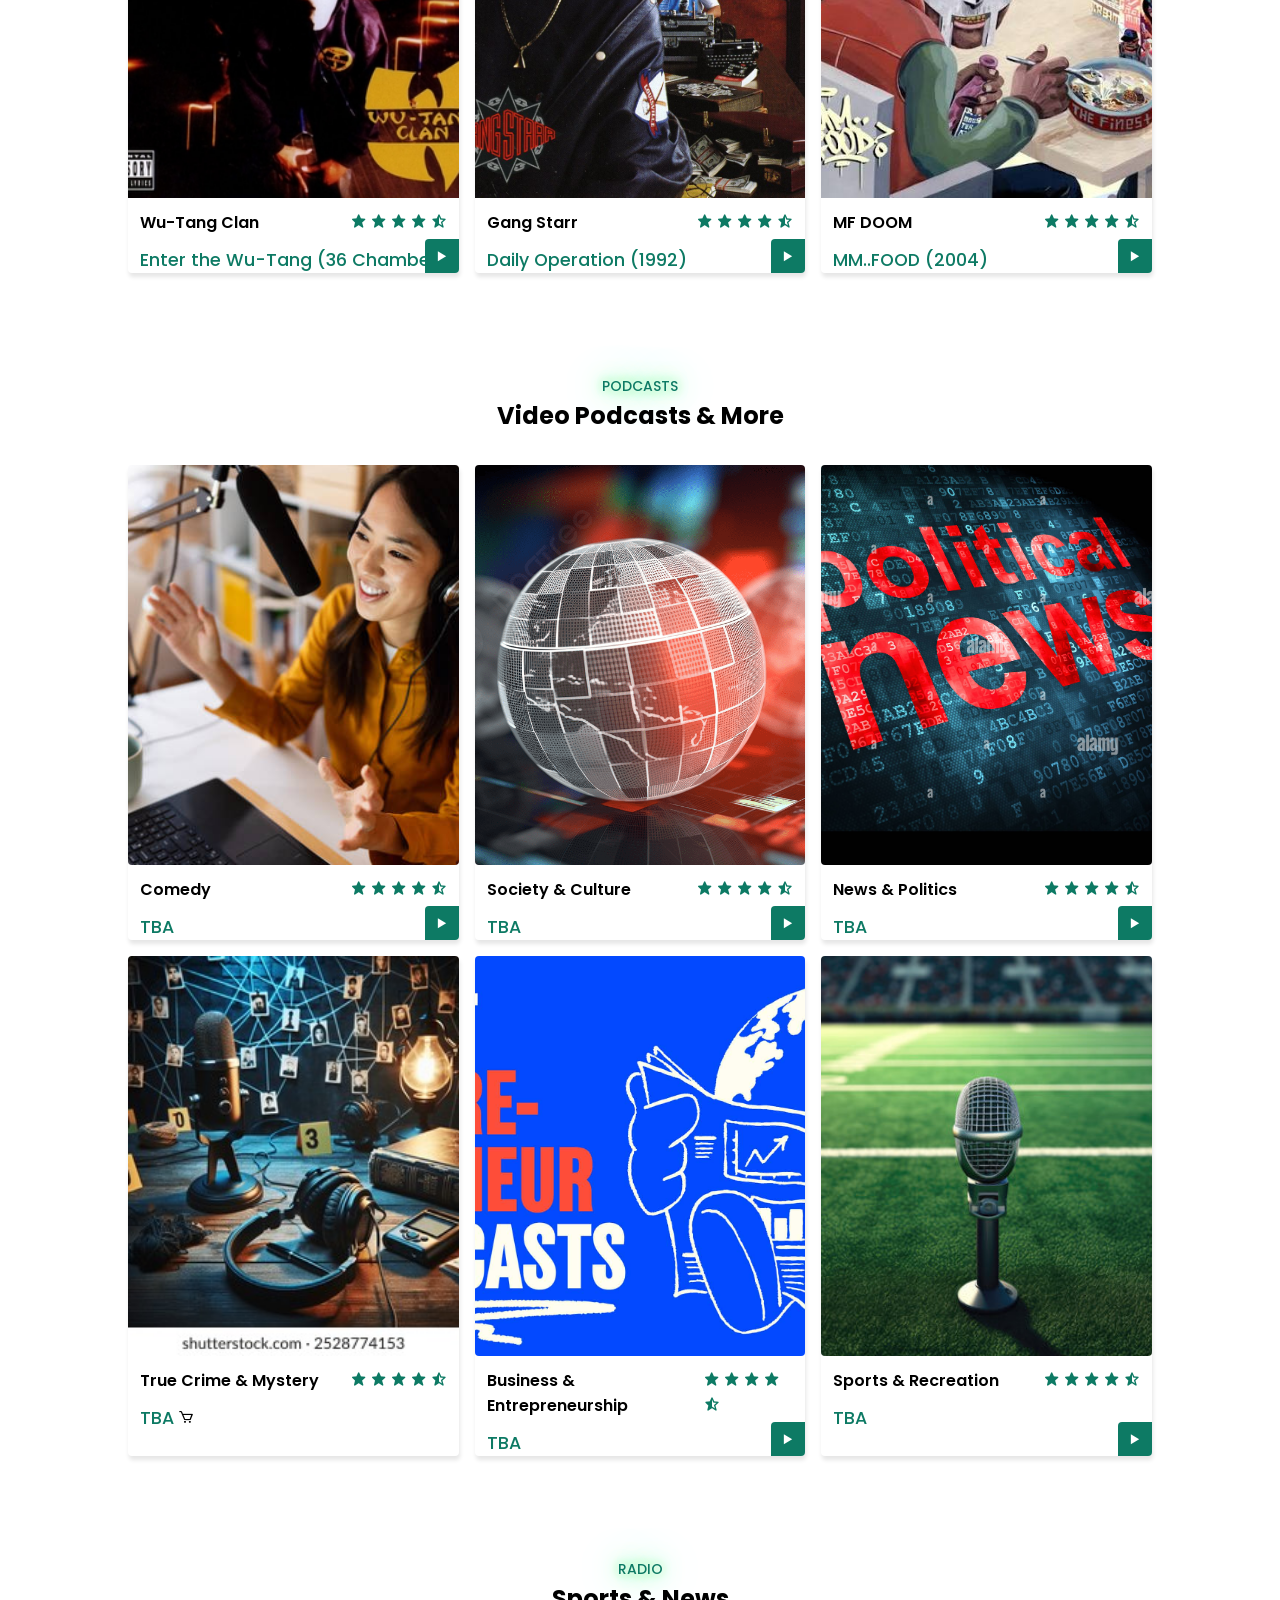
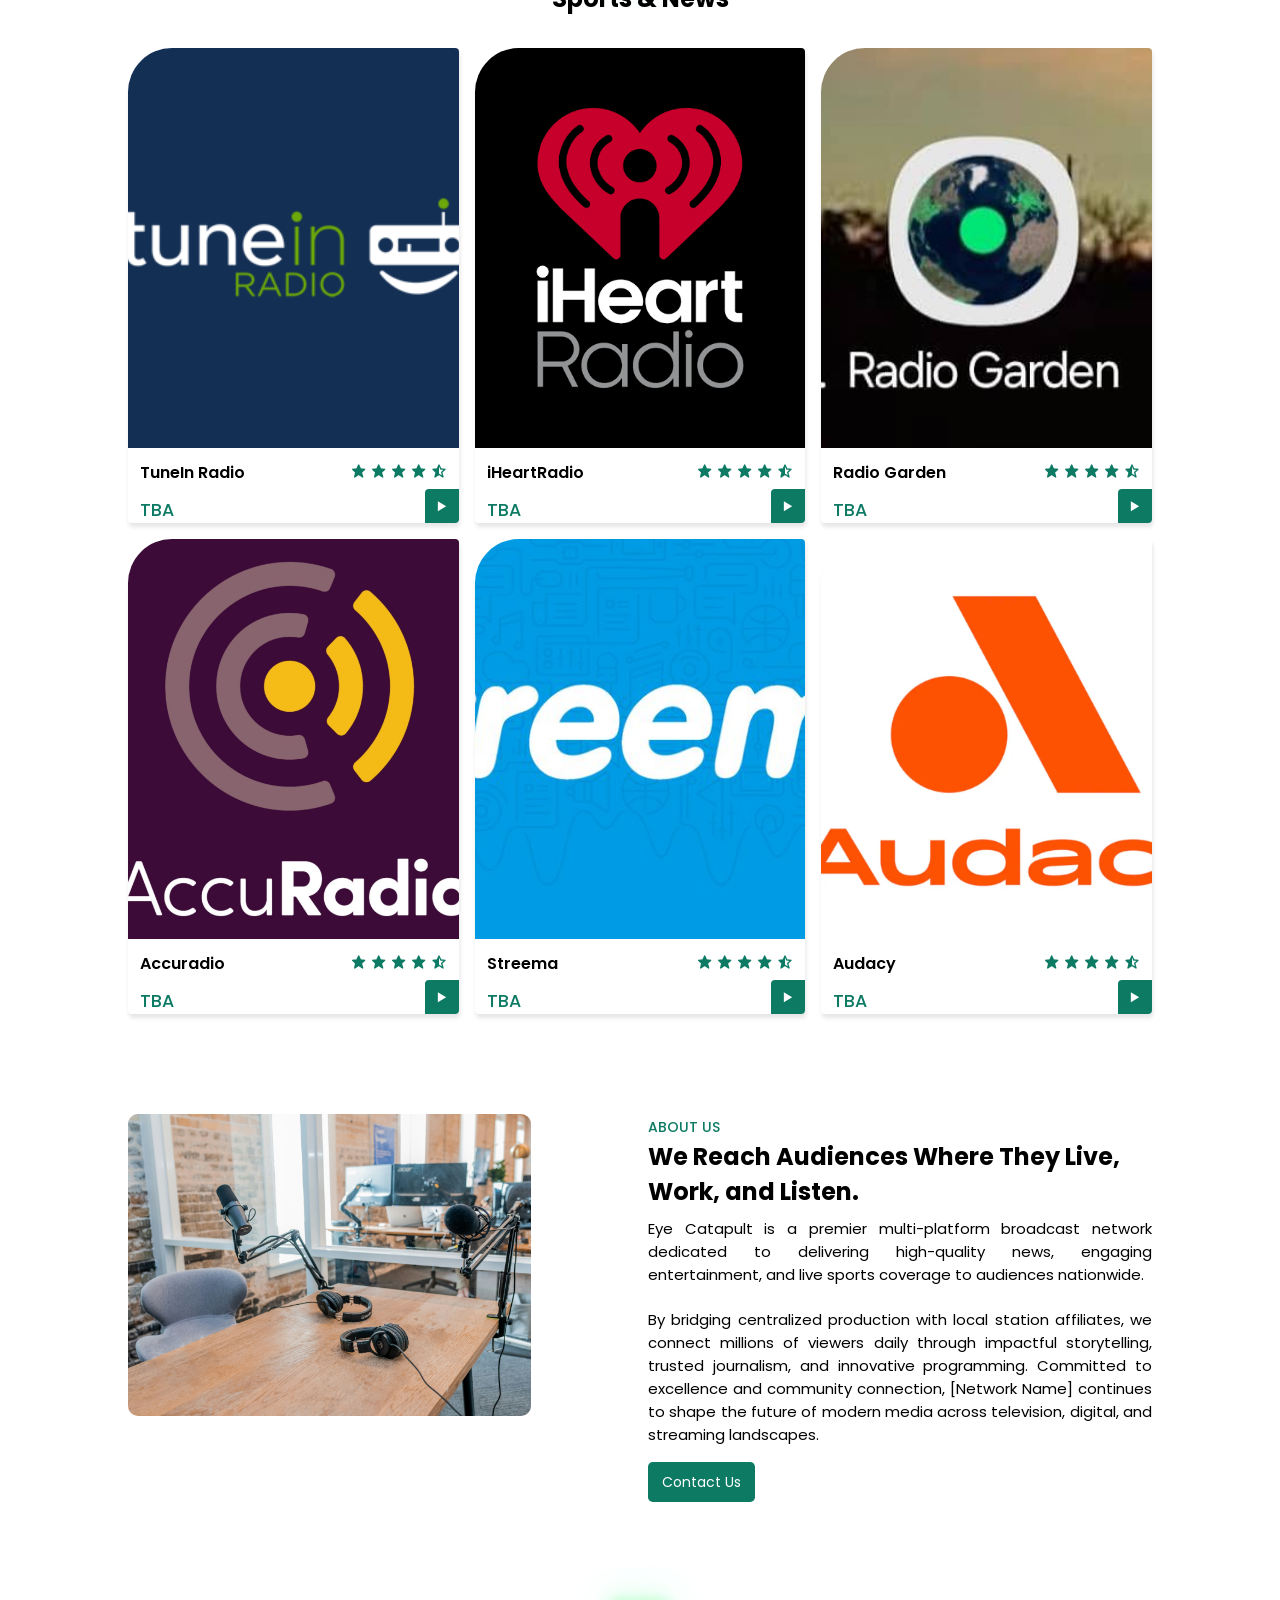
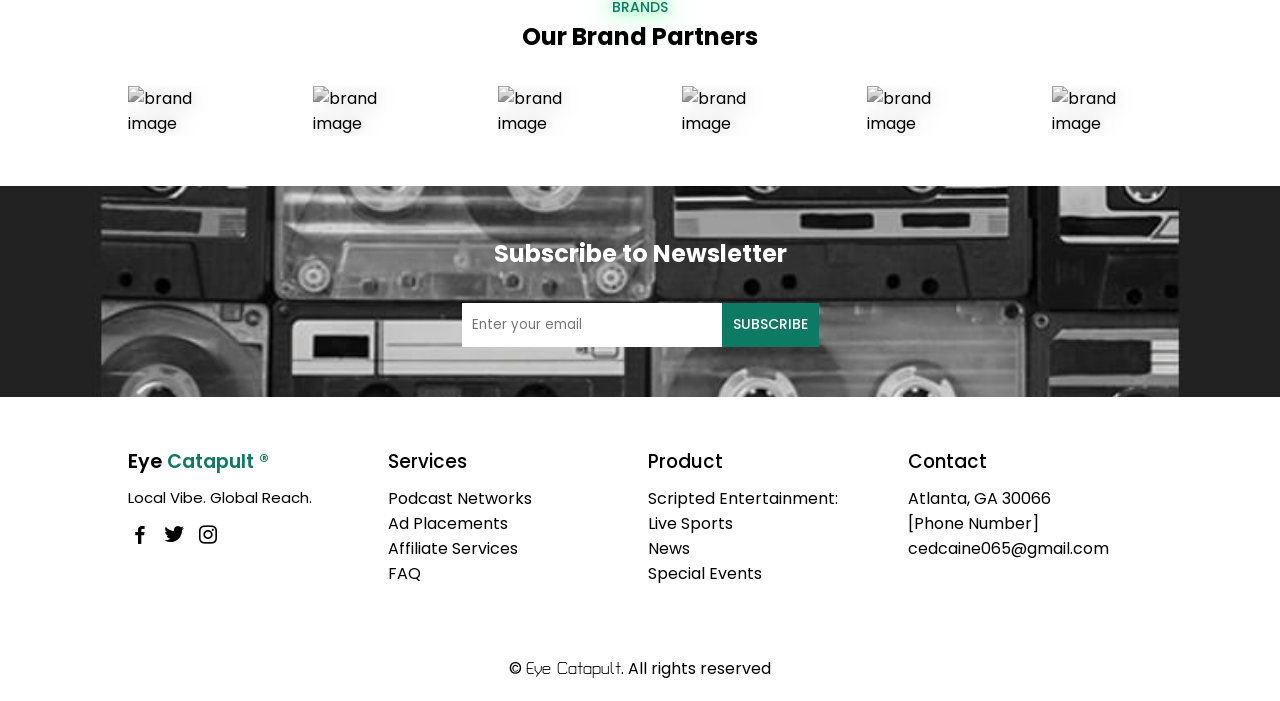
==== commit 0e55e66d: "Add files via upload" ====
--- a/index.html
+++ b/index.html
@@ -6,6 +6,11 @@
         <title>Eye Catapult &reg; | Radio Company</title>
         <link rel="stylesheet" href="eyecatapult-styles.css" />
         <link href="https://unpkg.com/boxicons@2.1.4/css/boxicons.min.css" rel="stylesheet" />
+        <!------Favicon Links----->
+        <link rel="apple-touch-icon" sizes="180x180" href="view.png">
+        <link rel="icon" type="image/png" sizes="32x32" href="view.png">
+        <link rel="icon" type="image/png" sizes="16x16" href="view.png">
+        
     </head>
     <body>
         <header>
@@ -22,7 +27,7 @@
                 <li><a href="playlists.html">Playlists</a></li>
 
                 <li class="live-stream-button">
-                    <a href="#contact">Live Stream</a>
+                    <a href="live-stream.html">Streaming Now</a>
                 </li>
             </ul>
         </header>
@@ -40,7 +45,7 @@
 
         <section class="shop" id="shop">
             <div class="heading">
-                <a href="new_arrival.html"><span>Music</span></a>
+                <a href="music.html"><span>Music</span></a>
                 <h2>Boom Bap &amp; Remixes</h2>
             </div>
 
@@ -62,7 +67,7 @@
                     </div>
                     <span>Relection Eternal</span>
                     
-                    <a href="https://youtube.com/playlist?list=PLRxhHyAR5nyUyoVvzi-OciuaBivQbn88q&si=lNqK8s92rjjroK2F"> 
+                    <a href="https://www.youtube.com/watch?v=6jp8DbsK6rE&list=PLRxhHyAR5nyUyoVvzi-OciuaBivQbn88q"> 
                         <i class="bx bx-play"></i>
                     </a>
                     
@@ -107,7 +112,11 @@
                         </div>
                     </div>
                     <span>The Listening</span>
-                    <i class="bx bx-play"></i>
+                    
+                    <a href="https://www.youtube.com/watch?v=pVhNRnpelZo&list=PL3r1ldjYHlYOLM5jVKhepZxvfvqyMRxsX&index=1"> 
+                    <i class="bx bx-play"></i>
+                    </a>
+                    
                 </div>
 
                 <div class="box">
@@ -126,7 +135,10 @@
                         </div>
                     </div>
                     <span>Enter the Wu-Tang (36 Chambers)</span>
-                    <i class="bx bx-play"></i>
+                    <a href="https://www.youtube.com/watch?v=daK3XFw5Rsc&list=PL_pyV3jSyaUZhlh207KQav7_aMD1ahec8"> 
+                    <i class="bx bx-play"></i>
+                        
+                    </a>
                 </div>
 
                 <div class="box">
@@ -145,7 +157,11 @@
                         </div>
                     </div>
                     <span>Daily Operation (1992)</span>
-                    <i class="bx bx-play"></i>
+                    
+                    <a href="https://www.youtube.com/watch?v=qFqy8GfeIJg&list=PLKgHInl7zZL4InZWW7PNJOvV6VVWqa_OG">
+                    <i class="bx bx-play"></i>
+                    </a>
+                    
                 </div>
 
                 <div class="box">
@@ -164,7 +180,11 @@
                         </div>
                     </div>
                     <span>MM..FOOD (2004)</span>
-                    <i class="bx bx-play"></i>
+                    
+                    <a href="https://www.youtube.com/watch?v=NcHrGCcXU74&list=PLeRL4Xd1rxH1b3Bbgq20-Jv3sT2EiAzIO"> 
+                    <i class="bx bx-play"></i>
+                        
+                    </a>
                 </div>
             </div>
         </section>
--- a/eyecatapult-styles.css
+++ b/eyecatapult-styles.css
@@ -22,7 +22,7 @@
 }
 
 :root {
-    --text-color: black;
+    --text-color: white;
     --main-color: #0D7A64;
 }
 
@@ -37,7 +37,7 @@
     align-items: center;
     justify-content: space-between;
     padding: 18px 100px;
-    background: #EDECEA;
+    background-color: rgba(0, 0, 0, 0.6);
     box-shadow: 0 2px 4px 0 rgba(0,0,0,.2);
 
 }
@@ -70,6 +70,11 @@
             font-weight: 600; 
             color: var(--text-color); 
             transition: all .5s ease; 
+             text-shadow: 
+                        0 0 5px #fff,
+                        0 0 10px #71f095,
+                        0 0 20px #71f095,
+                        0 0 40px #71f095;
         }
 
 .navbar a:hover 
@@ -121,30 +126,31 @@
 .home {
     width: 100%;
     min-height: 85vh;
-    background-image: url(img/flat,750x,075,f-pad,750x1000,f8f8f8.jpg) ;
+    background-image: url(flat,750x,075,f-pad,750x1000,f8f8f8.jpg) ;
     background-repeat: no-repeat;
     background-size: cover;
     background-position: right;
     background-attachment: fixed;
     display: flex;
     align-items: center;
-    /* Sepia tone, lowered contrast, and faded blacks for a nostalgic look */
- /* Cinematic Color Grading Filters: 
-               - contrast: Deepens shadows and brightens highlights (Teal & Orange style vibe)
-               - brightness: Keeps the cinematic moody dark tone
-               - saturate: Slightly boosts colors for Hollywood pop
-               - hue-rotate: Shifts greens/blues subtly toward a cinematic teal tint */
-            filter: contrast(125%) brightness(85%) saturate(115%) hue-rotate(-5deg);
+    backdrop-filter: blur(10px) saturate(120%); /* Filters everything behind it */
+
     
     
     
-    
 }
 
 
 .home-text h1 
-              { font-size: 2.7rem; 
-                color: #FFFFFF;
+              { 
+                  font-size: 2.7rem; 
+                  color: #FFFFFF;
+                  /* Layered text-shadows create the intense glow effect */
+                  text-shadow: 
+                        0 0 5px #fff,
+                        0 0 10px #71f095,
+                        0 0 20px #71f095,
+                        0 0 40px #71f095;
               }
 .home-text p { font-size: 1.238rem; margin: 0.4rem 0 1.8rem; color: white; }
 .home-text span { color: var(--main-color); }
@@ -222,6 +228,11 @@
     justify-content: space-between;
     gap: 1rem;
     margin-top: 2rem;
+     text-shadow: 
+                        0 0 5px #fff,
+                        0 0 10px #71f095,
+                        0 0 20px #71f095,
+                        0 0 40px #71f095;
 }
 
 .brands-container img { width: 100px; filter: grayscale(1); transition: all .5s ease; }
@@ -233,7 +244,7 @@
     display: flex;
     flex-direction: column;
     align-items: center;
-    background-image: url('img/5252_114976.jpg');
+    background-image: url('5252_114976.jpg');
     background-repeat: no-repeat;
     background-size: cover;
     background-position: center;
@@ -266,13 +277,18 @@
 .footer-box h3 { font-weight: 500; margin-bottom: 10px; }
 .footer-box span { color: var(--main-color); }
 .footer-box p { font-size: .938rem; margin-bottom: 10px; }
-.footer-box li a { color: var(--text-color); }
+.footer-box li a 
+                { 
+                    color: black; 
+                    text-shadow: 
+                       
+                }
     .footer-box li a:hover { color: var(--main-color); }
 .social { display: flex; align-items: center; }
-    .social a { font-size: 24px; margin-right: 10px; color: var(--text-color); }
+    .social a { font-size: 24px; margin-right: 10px; color: black; }
         .social a:hover { color: var(--main-color); }
 .contact-info { display: flex; flex-direction: column; }
-    .contact-info span { color: var(--text-color); }
+    .contact-info span { color: black; }
 .copyright { padding: 20px; text-align: center; }
     .copyright span { font-family: 'Turret Road';}
 
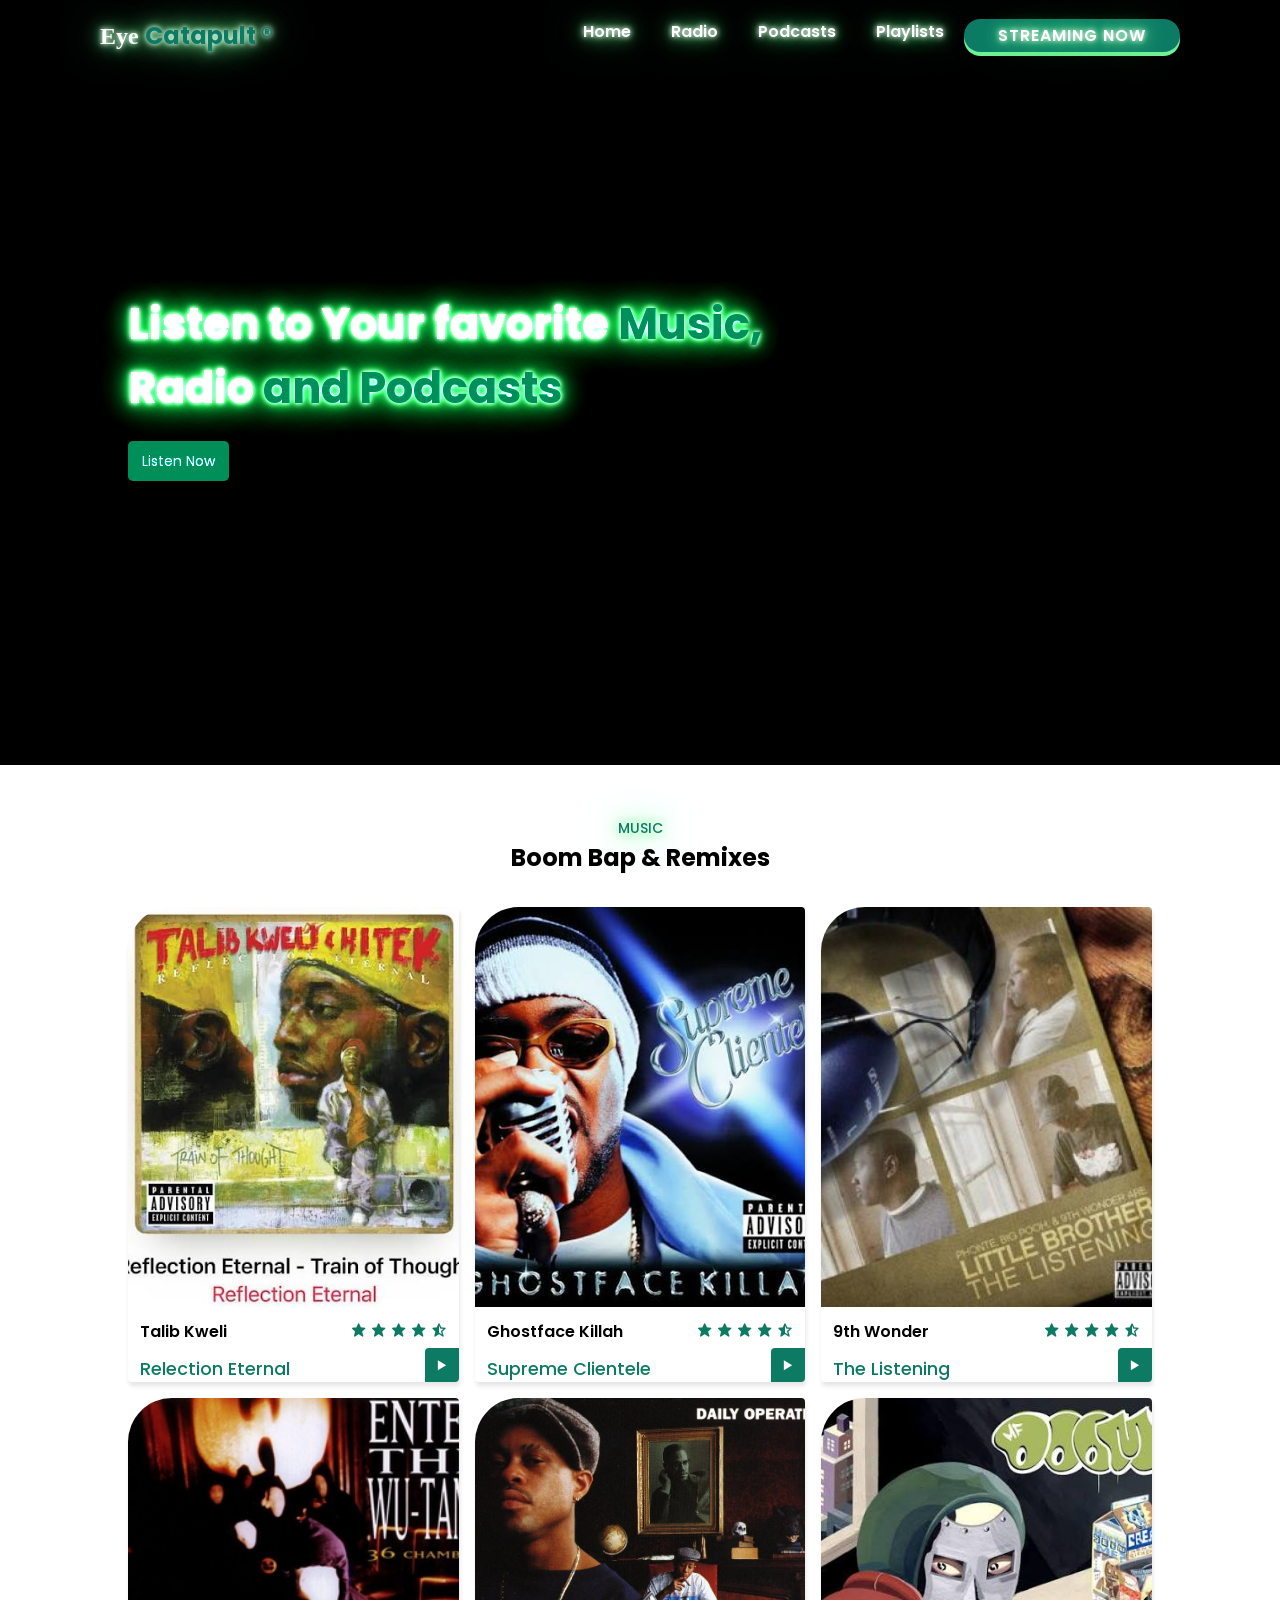
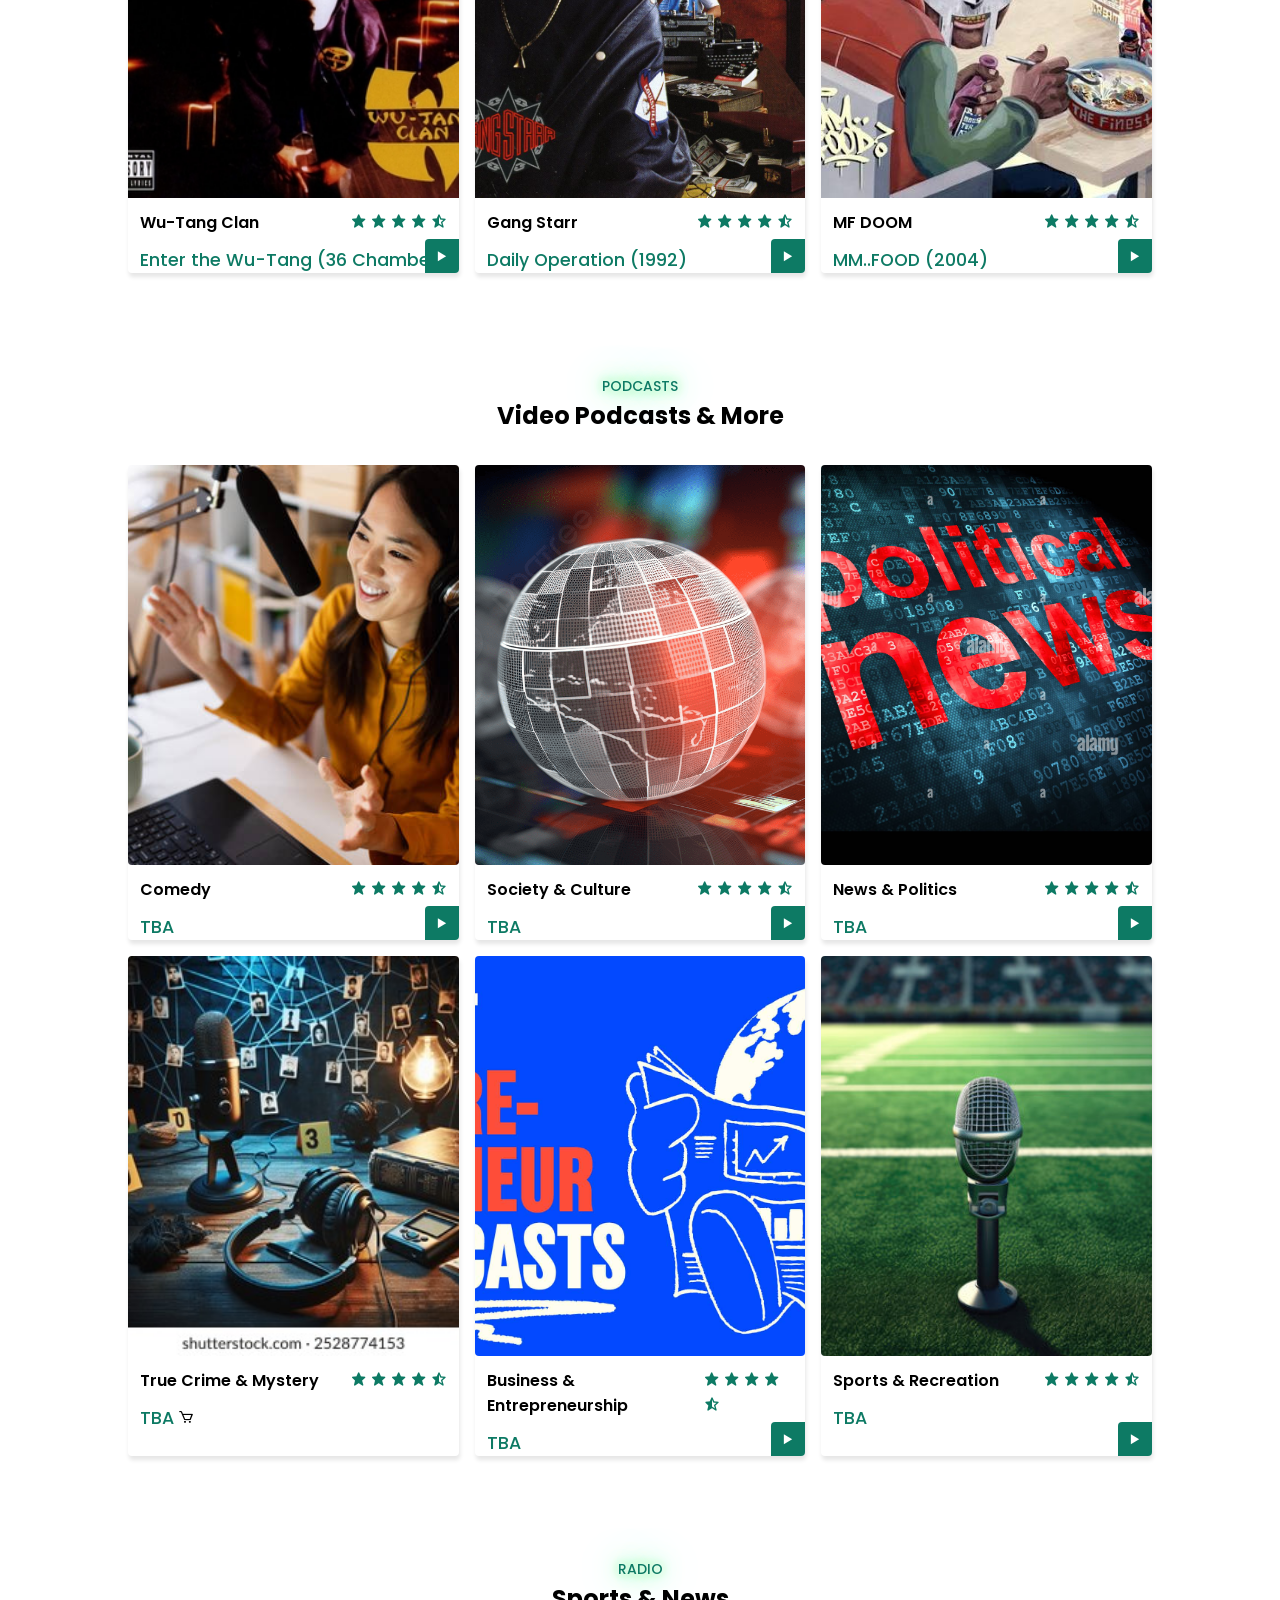
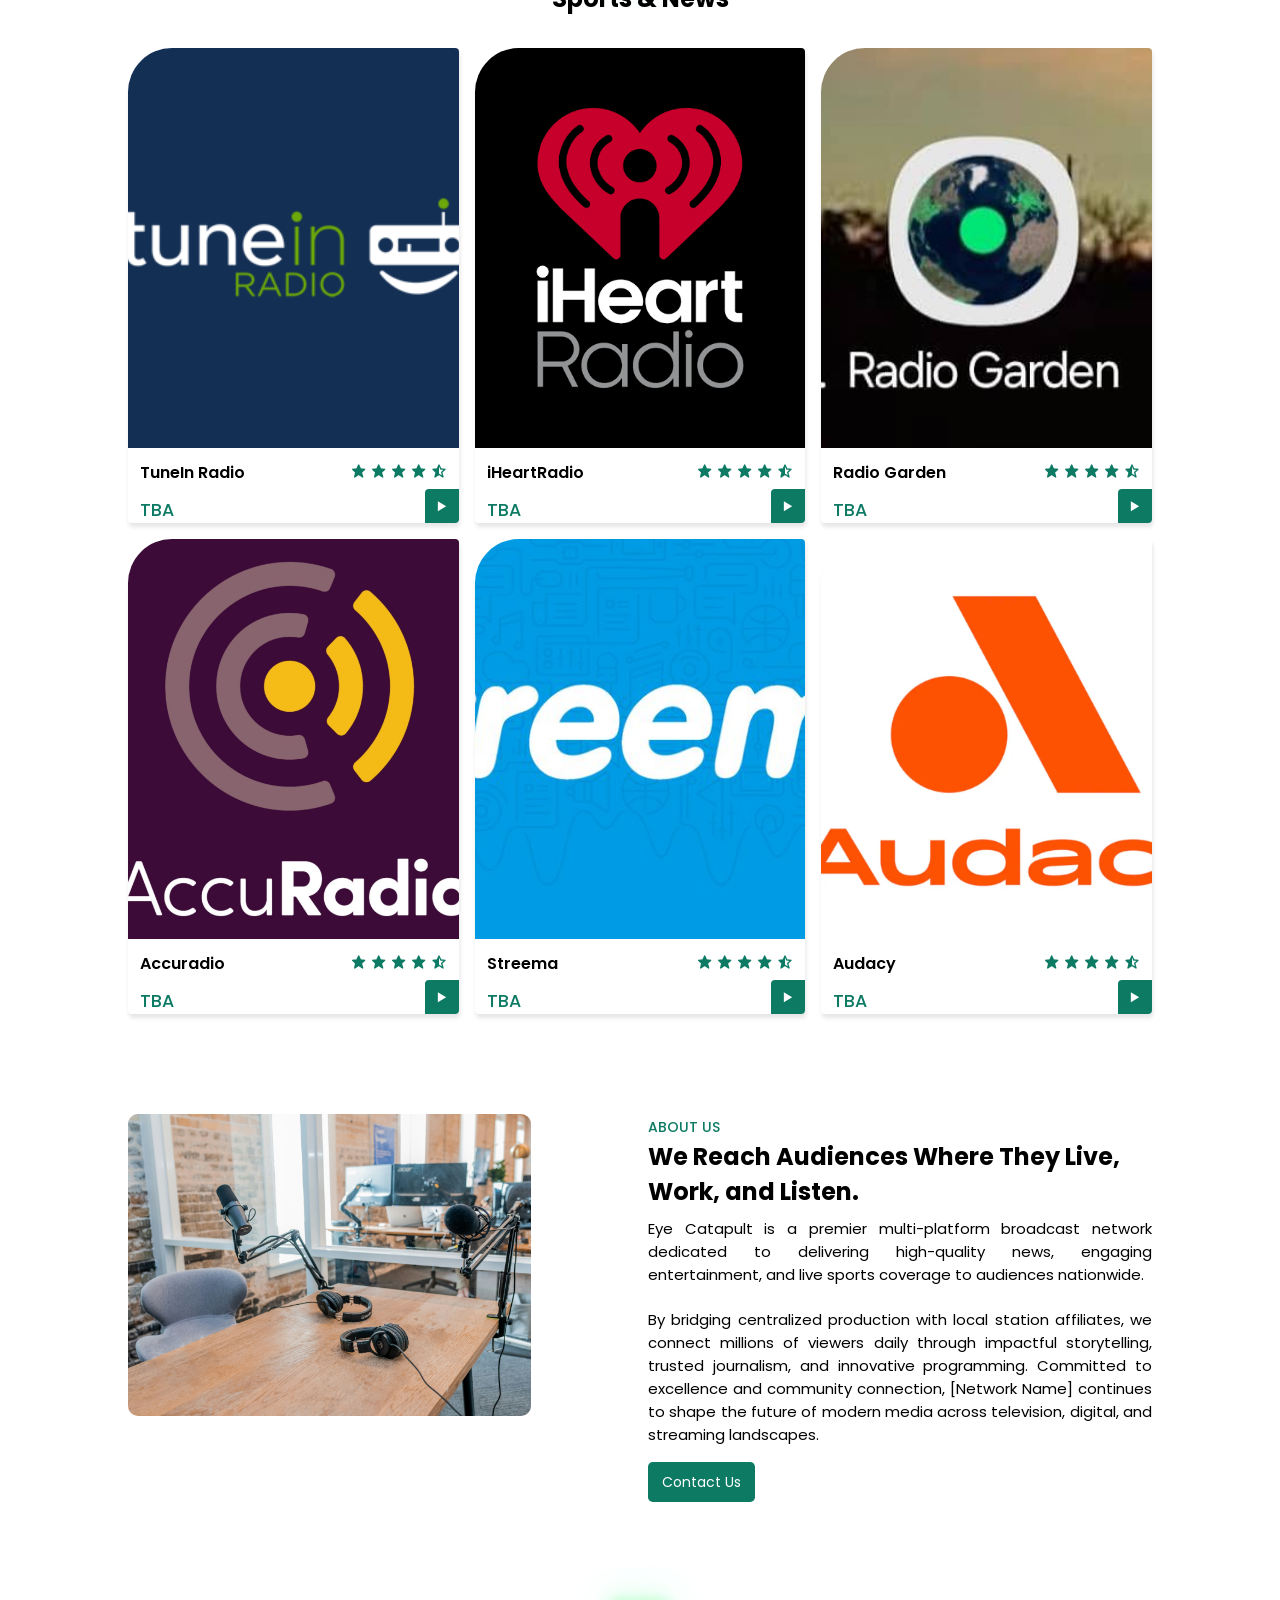
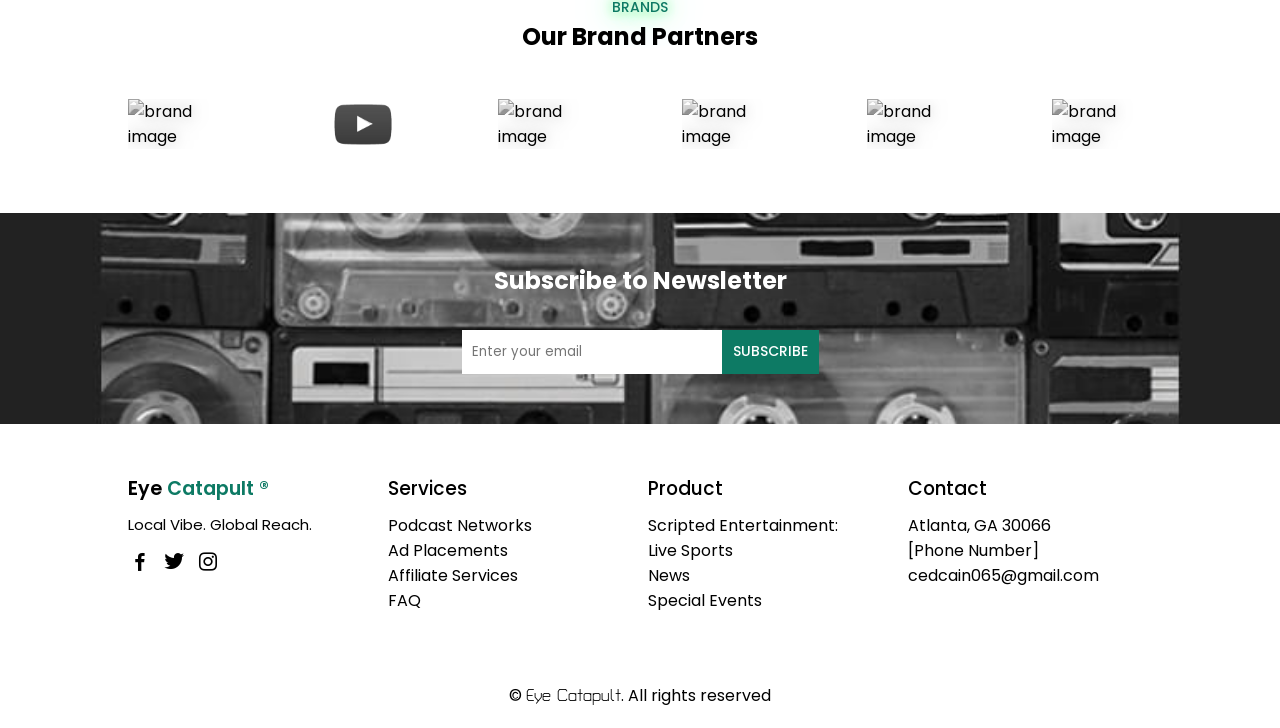
==== commit 7657a693: "Add files via upload" ====
--- a/index.html
+++ b/index.html
@@ -33,6 +33,8 @@
         </header>
 
         <section class="home" id="home">
+            
+            
             <div class="home-text">
                 <h1>
                     Listen to Your favorite<span> Music,</span> <br />
@@ -495,7 +497,7 @@
 
             <div class="brands-container">
                 <img src="https://i.postimg.cc/JzPtZTpF/Google.png" alt="brand image" />
-                <img src="https://i.postimg.cc/sxYgXKBw/amazon.png" alt="brand image" />
+                <img src="youtube.png" alt="brand image" />
                 <img src="https://i.postimg.cc/GhRpN0NN/netflix.png" alt="brand image" />
                 <img src="https://i.postimg.cc/jSgdLD50/tesla.png" alt="brand image" />
                 <img src="https://i.postimg.cc/hGX4xKzJ/starbucks.png" alt="brand image" />
@@ -542,7 +544,7 @@
                 <h3>Contact</h3>
                 <span>Atlanta, GA 30066</span>
                 <span>[Phone Number]</span>
-                <span>cedcaine065@gmail.com</span>
+                <span>cedcain065@gmail.com</span>
             </div>
         </section>
 
--- a/eyecatapult-styles.css
+++ b/eyecatapult-styles.css
@@ -2,7 +2,7 @@
 
 @import url('https://fonts.googleapis.com/css2?family=Turret+Road:wght@200;300;400;500;700;800&display=swap');
 /* Import an artistic font from Google Fonts */
-    @import url('https://googleapis.com');
+    @import url('img/');
 
     /* Or use @font-face for a local custom file */
     @font-face {
@@ -84,7 +84,9 @@
 #menu-icon 
         { font-size: 2rem;
           cursor: pointer; 
-          display: none; }
+          display: none; 
+          color: #fff;
+}
 
 /* 3D Button Styling */
         .live-stream-button{
@@ -126,19 +128,22 @@
 .home {
     width: 100%;
     min-height: 85vh;
-    background-image: url(flat,750x,075,f-pad,750x1000,f8f8f8.jpg) ;
+    background-image: url('img/flat,750x,075,f-pad,750x1000,f8f8f8.jpg') ;
     background-repeat: no-repeat;
     background-size: cover;
     background-position: right;
     background-attachment: fixed;
+    background-color: #2c2c2c;
+    z-index: calc();
     display: flex;
     align-items: center;
     backdrop-filter: blur(10px) saturate(120%); /* Filters everything behind it */
-
-    
-    
-    
-}
+    position: relative;
+    /* CSS Filters to flatten colors, boost vibrance, and add a graphic feel */
+    filter: contrast(160%) saturate(140%) brightness(1.1);
+
+}
+
 
 
 .home-text h1 
@@ -321,8 +326,18 @@
         text-align: center;
     }
 
-    .navbar a { padding: 1.5rem; display: block; }
-        .navbar a:hover { color: #FFFFFF; background: var(--main-color); }
+    .navbar a 
+            { 
+                padding: 1.5rem; 
+                display: block; 
+                color: black;
+    
+    
+            }
+        .navbar a:hover 
+                    { 
+                        color: black; background: var(--main-color); 
+                    }
     .navbar.active { top: 100%; }
 
     .about { grid-template-columns: 1fr; text-align: center; }
